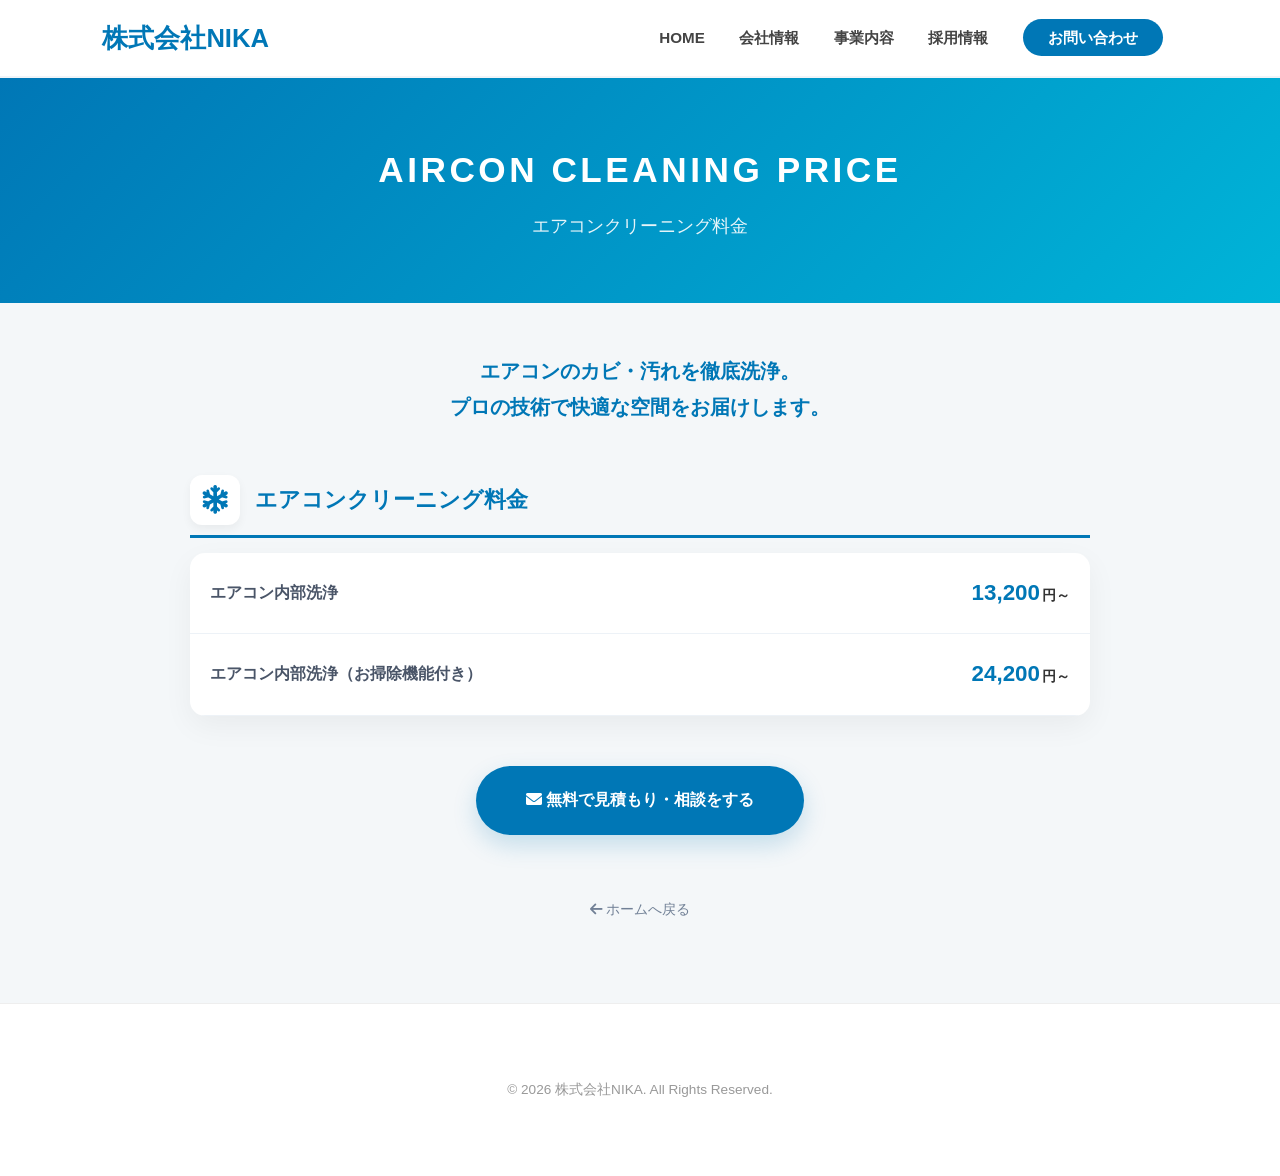
==== airconcleaning/airconcleaning.html @ b0959ef0 "Add files via upload" ====
<!DOCTYPE html>
<html lang="ja">
<head>
    <meta charset="UTF-8">
    <meta name="viewport" content="width=device-width, initial-scale=1.0">
    <title>クリーニング料金表 | 株式会社NIKA</title>
    <link rel="stylesheet" href="https://cdnjs.cloudflare.com/ajax/libs/font-awesome/6.0.0/css/all.min.css">
    <style>
        /* --- 1. ベース設定 --- */
        body {
            font-family: "Helvetica Neue", Arial, "Hiragino Kaku Gothic ProN", "Hiragino Sans", Meiryo, sans-serif;
            margin: 0; color: #333; background-color: #f4f7f9; line-height: 1.8;
        }
        
        /* --- 2. ヘッダー & ナビゲーション --- */
        header {
            background: #fff; padding: 15px 8%; display: flex; justify-content: space-between; align-items: center;
            border-bottom: 2px solid #f0f4f8; position: sticky; top: 0; z-index: 1000;
        }
        .logo { font-weight: bold; font-size: 1.6rem; color: #0077b6; text-decoration: none; z-index: 1100; }

        /* PCナビゲーション */
        nav a { margin: 0 15px; text-decoration: none; color: #444; font-weight: 600; font-size: 0.95rem; transition: 0.3s; }
        nav a:hover { color: #0077b6; }
        .nav-contact { background: #0077b6; color: #fff !important; padding: 10px 25px; border-radius: 50px; text-decoration: none; }
        .nav-contact:hover { background: #00b4d8; }

        /* ハンバーガーボタン（デフォルト非表示） */
        .menu-btn {
            display: none;
            cursor: pointer;
            font-size: 1.5rem;
            color: #0077b6;
            z-index: 1100;
        }

        /* --- 3. ヒーローエリア --- */
        .page-hero {
            background: linear-gradient(135deg, #0077b6 0%, #00b4d8 100%);
            color: #fff; padding: 60px 8%; text-align: center;
        }
        .page-hero h1 { margin: 0; font-size: 2.2rem; letter-spacing: 0.1em; font-weight: 800; }
        .page-hero p { margin: 10px 0 0; font-size: 1.1rem; opacity: 0.9; font-weight: 500; }

        /* --- 4. 導入文メッセージ --- */
        .intro-message {
            text-align: center; padding: 50px 8% 20px; max-width: 800px; margin: 0 auto;
        }
        .intro-message p {
            font-size: 1.25rem; color: #0077b6; font-weight: 700; line-height: 1.8; margin: 0;
        }

        /* --- 5. コンテンツデザイン --- */
        .container { max-width: 900px; margin: 0 auto; padding: 20px 5% 80px; }

        .category-header {
            display: flex; align-items: center; gap: 15px;
            margin-bottom: 15px; padding: 10px 0; border-bottom: 3px solid #0077b6;
        }
        .category-header i {
            font-size: 1.8rem; color: #0077b6; background: #fff;
            width: 50px; height: 50px; display: flex; align-items: center; justify-content: center;
            border-radius: 12px; box-shadow: 0 4px 10px rgba(0,0,0,0.05);
        }
        .category-header h2 { margin: 0; font-size: 1.4rem; color: #0077b6; }

        .price-card {
            background: #fff; border-radius: 15px; overflow: hidden;
            box-shadow: 0 10px 30px rgba(0,0,0,0.05); margin-bottom: 50px;
        }
        .price-table { width: 100%; border-collapse: collapse; }
        .price-table tr:hover { background-color: #f0faff; }
        .price-table th, .price-table td { padding: 20px; border-bottom: 1px solid #edf2f7; text-align: left; }
        .price-table th { font-weight: 600; color: #4a5568; width: 65%; }
        .price-table td { text-align: right; white-space: nowrap; }

        .price-tag { color: #0077b6; font-weight: 800; font-size: 1.4rem; font-family: 'Verdana', sans-serif; }
        .price-unit { font-size: 0.9rem; margin-left: 2px; color: #333; font-weight: bold; }

        /* CTAボタン */
        .cta-section { text-align: center; margin-bottom: 60px; }
        .btn-main {
            background: #0077b6; color: #fff; padding: 20px 50px;
            border-radius: 50px; text-decoration: none; font-weight: bold;
            display: inline-block; transition: 0.3s; box-shadow: 0 10px 25px rgba(0,119,182,0.2);
        }
        .btn-main:hover { transform: translateY(-3px); background: #00b4d8; }

        footer { background: #fff; padding: 60px 0; text-align: center; border-top: 1px solid #eee; font-size: 0.85rem; color: #999; }

        /* --- 6. スマホレスポンシブ (768px以下) --- */
        @media (max-width: 768px) {
            header { padding: 15px 5%; }
            .logo { font-size: 1.3rem; }

            /* ハンバーガーボタンを表示 */
            .menu-btn { display: block; }

            /* ナビゲーションを画面全体を覆うメニューに変更 */
            nav {
                position: fixed;
                top: 0;
                right: -100%; /* 初期位置は右の外側 */
                width: 80%;
                height: 100vh;
                background: #fff;
                display: flex;
                flex-direction: column;
                justify-content: center;
                align-items: center;
                transition: 0.4s;
                z-index: 1050;
                box-shadow: -5px 0 15px rgba(0,0,0,0.1);
            }

            /* メニューが開いた状態 */
            nav.active { right: 0; }

            nav a { margin: 15px 0; font-size: 1.2rem; }

            /* オーバーレイ（背景を暗くする） */
            .menu-overlay {
                display: none;
                position: fixed;
                top: 0; left: 0; width: 100%; height: 100%;
                background: rgba(0,0,0,0.5);
                z-index: 1000;
            }
            .menu-overlay.active { display: block; }

            .page-hero h1 { font-size: 1.8rem; }
            .intro-message p { font-size: 1.1rem; }
            .price-table th, .price-table td { padding: 15px; }
            .price-table th { width: 60%; font-size: 0.85rem; }
            .price-tag { font-size: 1.1rem; }
        }
    </style>
</head>
<body>

<header>
    <a href="../index.html" class="logo">株式会社NIKA</a>
    
    <div class="menu-btn" id="menuBtn">
        <i class="fas fa-bars"></i>
    </div>

    <div class="menu-overlay" id="menuOverlay"></div>

    <nav id="navMenu">
        <a href="../index.html">HOME</a>
        <a href="../company/company.html">会社情報</a>
        <a href="../service/service.html">事業内容</a>
        <a href="../recruit/recruit.html">採用情報</a>
        <a href="../contact/contact.html" class="nav-contact">お問い合わせ</a>
    </nav>
</header>

<section class="page-hero">
    <h1>AIRCON CLEANING PRICE</h1>
    <p>エアコンクリーニング料金</p>
</section>

<div class="intro-message">
    <p>エアコンのカビ・汚れを徹底洗浄。<br>プロの技術で快適な空間をお届けします。</p>
</div>

<div class="container">
    <div class="category-header">
        <i class="fas fa-snowflake"></i>
        <h2>エアコンクリーニング料金</h2>
    </div>

    <div class="price-card">
        <table class="price-table">
            <tr>
                <th>エアコン内部洗浄</th>
                <td><span class="price-tag">13,200</span><span class="price-unit">円～</span></td>
            </tr>
            <tr>
                <th>エアコン内部洗浄（お掃除機能付き）</th>
                <td><span class="price-tag">24,200</span><span class="price-unit">円～</span></td>
            </tr>
        </table>
    </div>

    <div class="cta-section">
        <a href="../contact/contact.html" class="btn-main">
            <i class="fas fa-envelope"></i> 無料で見積もり・相談をする
        </a>
    </div>

    <div style="text-align: center;">
        <a href="../index.html" style="color: #718096; text-decoration: none; font-size: 0.9rem;">
            <i class="fas fa-arrow-left"></i> ホームへ戻る
        </a>
    </div>
</div>

<footer>
    <p>&copy; 2026 株式会社NIKA. All Rights Reserved.</p>
</footer>

<script>
    const menuBtn = document.getElementById('menuBtn');
    const navMenu = document.getElementById('navMenu');
    const menuOverlay = document.getElementById('menuOverlay');

    function toggleMenu() {
        navMenu.classList.toggle('active');
        menuOverlay.classList.toggle('active');
        // アイコンを切り替え（三本線 ⇄ ✕印）
        const icon = menuBtn.querySelector('i');
        if (navMenu.classList.contains('active')) {
            icon.classList.replace('fa-bars', 'fa-times');
        } else {
            icon.classList.replace('fa-times', 'fa-bars');
        }
    }

    menuBtn.addEventListener('click', toggleMenu);
    menuOverlay.addEventListener('click', toggleMenu);
</script>

</body>
</html>
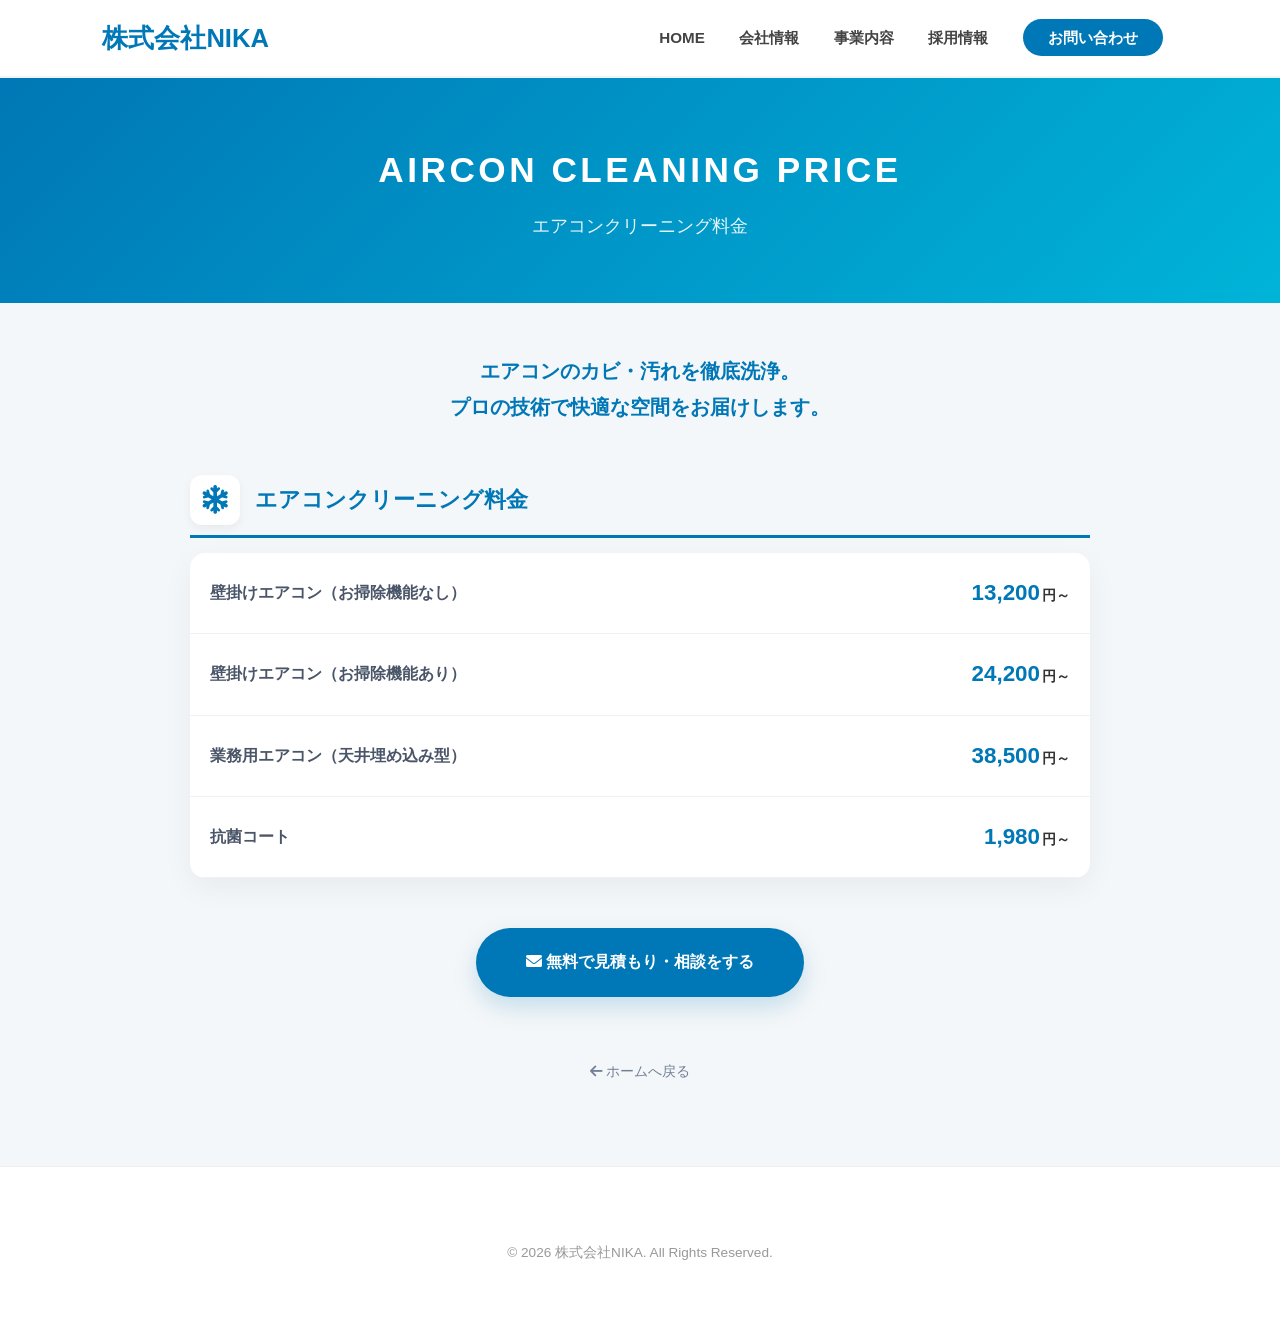
==== commit 9c506150: "Add files via upload" ====
--- a/airconcleaning/airconcleaning.html
+++ b/airconcleaning/airconcleaning.html
@@ -174,13 +174,20 @@
     <div class="price-card">
         <table class="price-table">
             <tr>
-                <th>エアコン内部洗浄</th>
+                <th>壁掛けエアコン（お掃除機能なし）</th>
                 <td><span class="price-tag">13,200</span><span class="price-unit">円～</span></td>
             </tr>
             <tr>
-                <th>エアコン内部洗浄（お掃除機能付き）</th>
+                <th>壁掛けエアコン（お掃除機能あり）</th>
                 <td><span class="price-tag">24,200</span><span class="price-unit">円～</span></td>
             </tr>
+                <th>業務用エアコン（天井埋め込み型）</th>
+                <td><span class="price-tag">38,500</span><span class="price-unit">円～</span></td>
+            </tr>        
+            </tr>
+                <th>抗菌コート</th>
+                <td><span class="price-tag">1,980</span><span class="price-unit">円～</span></td>
+            </tr>                        
         </table>
     </div>
 
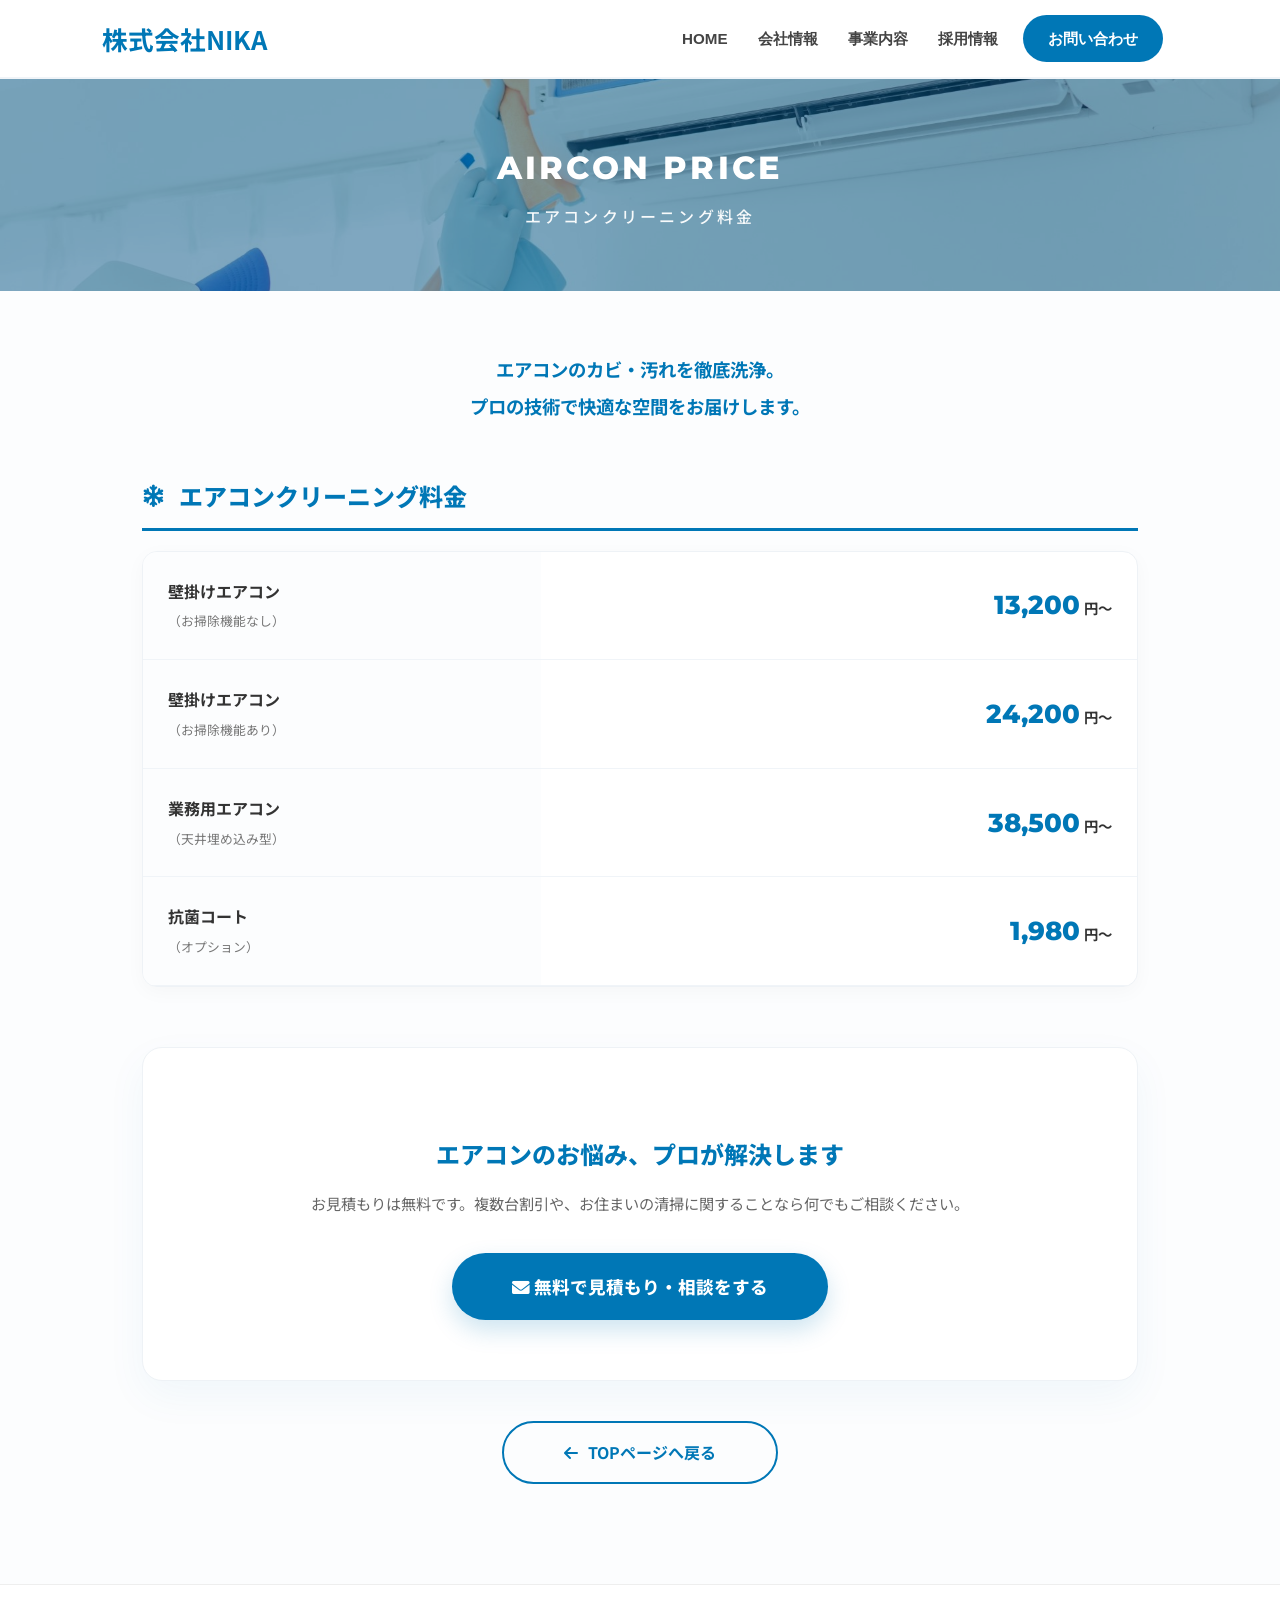
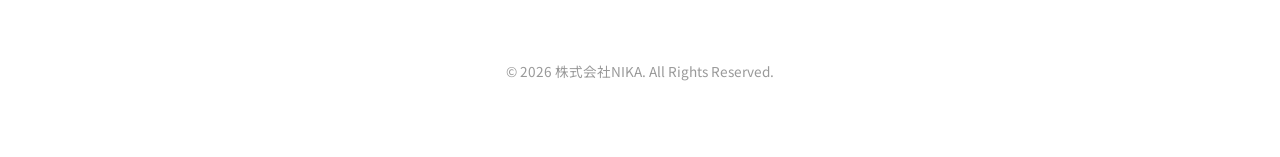
==== commit db172e8e: "Add files via upload" ====
--- a/airconcleaning/airconcleaning.html
+++ b/airconcleaning/airconcleaning.html
@@ -3,136 +3,145 @@
 <head>
     <meta charset="UTF-8">
     <meta name="viewport" content="width=device-width, initial-scale=1.0">
-    <title>クリーニング料金表 | 株式会社NIKA</title>
+    <title>エアコンクリーニング料金 | 株式会社NIKA</title>
     <link rel="stylesheet" href="https://cdnjs.cloudflare.com/ajax/libs/font-awesome/6.0.0/css/all.min.css">
+    
+    <link href="https://fonts.googleapis.com/css2?family=Montserrat:wght@800&family=Noto+Sans+JP:wght@400;500;700;900&display=swap" rel="stylesheet">
+    
     <style>
         /* --- 1. ベース設定 --- */
         body {
-            font-family: "Helvetica Neue", Arial, "Hiragino Kaku Gothic ProN", "Hiragino Sans", Meiryo, sans-serif;
-            margin: 0; color: #333; background-color: #f4f7f9; line-height: 1.8;
-        }
+            font-family: "Noto Sans JP", "Helvetica Neue", Arial, sans-serif;
+            margin: 0; color: #333; background-color: #fcfdfe; line-height: 1.8;
+            -webkit-font-smoothing: antialiased;
+            scroll-behavior: smooth;
+        }
+
+        /* --- 2. ヘッダー --- */
+        header {
+            background: #fff; padding: 15px 8%; display: flex; justify-content: space-between;
+            align-items: center; border-bottom: 2px solid #f0f4f8; position: sticky;
+            top: 0; z-index: 1000;
+        }
+        .logo { font-weight: 700; font-size: 1.6rem; color: #0077b6; text-decoration: none; z-index: 1200; }
         
-        /* --- 2. ヘッダー & ナビゲーション --- */
-        header {
-            background: #fff; padding: 15px 8%; display: flex; justify-content: space-between; align-items: center;
-            border-bottom: 2px solid #f0f4f8; position: sticky; top: 0; z-index: 1000;
-        }
-        .logo { font-weight: bold; font-size: 1.6rem; color: #0077b6; text-decoration: none; z-index: 1100; }
-
-        /* PCナビゲーション */
-        nav a { margin: 0 15px; text-decoration: none; color: #444; font-weight: 600; font-size: 0.95rem; transition: 0.3s; }
-        nav a:hover { color: #0077b6; }
-        .nav-contact { background: #0077b6; color: #fff !important; padding: 10px 25px; border-radius: 50px; text-decoration: none; }
-        .nav-contact:hover { background: #00b4d8; }
-
-        /* ハンバーガーボタン（デフォルト非表示） */
-        .menu-btn {
-            display: none;
-            cursor: pointer;
-            font-size: 1.5rem;
-            color: #0077b6;
-            z-index: 1100;
+        nav { display: flex; align-items: center; }
+        nav a { 
+            font-family: "Helvetica Neue", Arial, sans-serif;
+            margin: 0 15px; text-decoration: none; color: #444; font-weight: 600; font-size: 0.95rem; transition: 0.3s; 
+        }
+        nav a:hover { color: #00b4d8; }
+        .nav-contact { 
+            background: #0077b6; color: #fff !important; padding: 10px 25px; border-radius: 50px; 
+            margin-left: 10px; transition: 0.3s; text-decoration: none;
+        }
+
+        .menu-btn { display: none; cursor: pointer; z-index: 1200; font-size: 1.6rem; color: #0077b6; }
+        .menu-overlay {
+            display: none; position: fixed; top: 0; left: 0; width: 100%; height: 100vh;
+            background: rgba(0, 0, 0, 0.6); z-index: 1050; opacity: 0; transition: 0.3s; pointer-events: none;
         }
 
         /* --- 3. ヒーローエリア --- */
         .page-hero {
-            background: linear-gradient(135deg, #0077b6 0%, #00b4d8 100%);
+            position: relative;
+            background: url('../image/23521419_m1.jpg') no-repeat center center/cover;
             color: #fff; padding: 60px 8%; text-align: center;
         }
-        .page-hero h1 { margin: 0; font-size: 2.2rem; letter-spacing: 0.1em; font-weight: 800; }
-        .page-hero p { margin: 10px 0 0; font-size: 1.1rem; opacity: 0.9; font-weight: 500; }
-
-        /* --- 4. 導入文メッセージ --- */
+        .page-hero::before {
+            content: "";
+            position: absolute; top: 0; left: 0; width: 100%; height: 100%;
+            background: rgba(0, 80, 130, 0.5);
+            z-index: 1;
+        }
+        .page-hero h1, .page-hero p { position: relative; z-index: 2; margin: 0; }
+        .page-hero h1 { 
+            font-family: 'Montserrat', sans-serif; 
+            font-size: 2.0rem; letter-spacing: 0.1em; font-weight: 800; 
+        }
+        .page-hero p { margin-top: 5px; font-size: 1.0rem; opacity: 0.95; font-weight: 500; letter-spacing: 0.2em; }
+
+        /* --- 4. コンテンツデザイン (ハウスクリーニングと統一: 1200px) --- */
+        .container { max-width: 1200px; margin: 0 auto; padding: 60px 8% 20px; box-sizing: border-box; }
+
         .intro-message {
-            text-align: center; padding: 50px 8% 20px; max-width: 800px; margin: 0 auto;
+            text-align: center; margin-bottom: 50px;
         }
         .intro-message p {
-            font-size: 1.25rem; color: #0077b6; font-weight: 700; line-height: 1.8; margin: 0;
-        }
-
-        /* --- 5. コンテンツデザイン --- */
-        .container { max-width: 900px; margin: 0 auto; padding: 20px 5% 80px; }
+            font-size: 1.15rem; color: #0077b6; font-weight: 700; line-height: 2.0; margin: 0;
+        }
 
         .category-header {
             display: flex; align-items: center; gap: 15px;
-            margin-bottom: 15px; padding: 10px 0; border-bottom: 3px solid #0077b6;
-        }
-        .category-header i {
-            font-size: 1.8rem; color: #0077b6; background: #fff;
-            width: 50px; height: 50px; display: flex; align-items: center; justify-content: center;
-            border-radius: 12px; box-shadow: 0 4px 10px rgba(0,0,0,0.05);
-        }
-        .category-header h2 { margin: 0; font-size: 1.4rem; color: #0077b6; }
-
+            margin-bottom: 20px; padding-bottom: 10px;
+            border-bottom: 3px solid #0077b6;
+        }
+        .category-header i { font-size: 1.4rem; color: #0077b6; }
+        .category-header h2 { margin: 0; font-size: 1.5rem; color: #0077b6; font-weight: 800; }
+
+        /* --- 料金表デザイン (幅と比率を統一) --- */
         .price-card {
             background: #fff; border-radius: 15px; overflow: hidden;
-            box-shadow: 0 10px 30px rgba(0,0,0,0.05); margin-bottom: 50px;
+            box-shadow: 0 5px 20px rgba(0,0,0,0.03); margin-bottom: 50px;
+            border: 1px solid #eef2f6;
         }
         .price-table { width: 100%; border-collapse: collapse; }
-        .price-table tr:hover { background-color: #f0faff; }
-        .price-table th, .price-table td { padding: 20px; border-bottom: 1px solid #edf2f7; text-align: left; }
-        .price-table th { font-weight: 600; color: #4a5568; width: 65%; }
-        .price-table td { text-align: right; white-space: nowrap; }
-
-        .price-tag { color: #0077b6; font-weight: 800; font-size: 1.4rem; font-family: 'Verdana', sans-serif; }
-        .price-unit { font-size: 0.9rem; margin-left: 2px; color: #333; font-weight: bold; }
-
-        /* CTAボタン */
-        .cta-section { text-align: center; margin-bottom: 60px; }
+        .price-table th, .price-table td { padding: 25px; border-bottom: 1px solid #f0f4f8; text-align: left; }
+        /* 左側の幅を40%に設定 */
+        .price-table th { font-weight: 700; color: #333; width: 40%; background: #fcfdfe; vertical-align: middle; }
+        .price-table td { text-align: right; color: #444; font-weight: 500; }
+
+        .price-tag { color: #0077b6; font-weight: 800; font-size: 1.6rem; font-family: 'Montserrat', sans-serif; }
+        .price-unit { font-size: 0.9rem; margin-left: 4px; color: #333; font-weight: 700; }
+
+        /* --- 5. CTAエリア (ハウスクリーニングページと統一) --- */
+        .cta-section { 
+            text-align: center; margin: 60px 0 40px; padding: 60px 5%;
+            background: #fff; border-radius: 20px; border: 1px solid #eef2f6;
+            box-shadow: 0 15px 40px rgba(0, 119, 182, 0.05);
+        }
+        .cta-section h3 { color: #0077b6; font-size: 1.5rem; margin-bottom: 15px; font-weight: 800; }
+        .cta-section p { color: #666; margin-bottom: 35px; font-size: 0.95rem; }
+
         .btn-main {
-            background: #0077b6; color: #fff; padding: 20px 50px;
-            border-radius: 50px; text-decoration: none; font-weight: bold;
+            background: #0077b6; color: #fff; padding: 18px 60px;
+            border-radius: 50px; text-decoration: none; font-weight: 800;
             display: inline-block; transition: 0.3s; box-shadow: 0 10px 25px rgba(0,119,182,0.2);
+            font-size: 1.1rem;
         }
         .btn-main:hover { transform: translateY(-3px); background: #00b4d8; }
 
+        .cta-area { text-align: center; margin-top: 20px; padding-bottom: 80px; }
+        .btn-outline {
+            display: inline-flex; align-items: center; gap: 10px; border: 2px solid #0077b6; 
+            color: #0077b6; padding: 15px 60px; border-radius: 50px; text-decoration: none; font-weight: bold; transition: 0.3s;
+        }
+        .btn-outline:hover { background: #0077b6; color: #fff; transform: translateY(-2px); }
+
         footer { background: #fff; padding: 60px 0; text-align: center; border-top: 1px solid #eee; font-size: 0.85rem; color: #999; }
 
-        /* --- 6. スマホレスポンシブ (768px以下) --- */
+        /* --- 6. レスポンシブ --- */
         @media (max-width: 768px) {
-            header { padding: 15px 5%; }
+            header { padding: 12px 5%; }
             .logo { font-size: 1.3rem; }
-
-            /* ハンバーガーボタンを表示 */
             .menu-btn { display: block; }
-
-            /* ナビゲーションを画面全体を覆うメニューに変更 */
             nav {
-                position: fixed;
-                top: 0;
-                right: -100%; /* 初期位置は右の外側 */
-                width: 80%;
-                height: 100vh;
-                background: #fff;
-                display: flex;
-                flex-direction: column;
-                justify-content: center;
-                align-items: center;
-                transition: 0.4s;
-                z-index: 1050;
-                box-shadow: -5px 0 15px rgba(0,0,0,0.1);
+                position: fixed; top: -100vh; left: 0; width: 100%; height: auto;
+                background: #ffffff; flex-direction: column; padding: 60px 0 40px; z-index: 1100;
+                transition: 0.4s ease-in-out; box-shadow: 0 10px 30px rgba(0,0,0,0.1);
             }
-
-            /* メニューが開いた状態 */
-            nav.active { right: 0; }
-
-            nav a { margin: 15px 0; font-size: 1.2rem; }
-
-            /* オーバーレイ（背景を暗くする） */
-            .menu-overlay {
-                display: none;
-                position: fixed;
-                top: 0; left: 0; width: 100%; height: 100%;
-                background: rgba(0,0,0,0.5);
-                z-index: 1000;
-            }
-            .menu-overlay.active { display: block; }
-
-            .page-hero h1 { font-size: 1.8rem; }
-            .intro-message p { font-size: 1.1rem; }
-            .price-table th, .price-table td { padding: 15px; }
-            .price-table th { width: 60%; font-size: 0.85rem; }
-            .price-tag { font-size: 1.1rem; }
+            nav.active { top: 0; }
+            nav a { width: 100%; text-align: center; padding: 15px 0; border-bottom: 1px solid #f9f9f9; margin: 0; }
+            .nav-contact { width: 80% !important; margin: 20px auto 0 !important; }
+            .menu-overlay.active { display: block; opacity: 1; pointer-events: auto; }
+
+            .page-hero { padding: 40px 5%; }
+            .page-hero h1 { font-size: 1.6rem; }
+            
+            .price-table th, .price-table td { padding: 20px 15px; display: block; width: 100%; text-align: left; }
+            .price-table th { border-bottom: none; padding-bottom: 5px; font-size: 0.95rem; }
+            .price-table td { text-align: right; padding-top: 5px; }
+            .btn-main, .btn-outline { width: 100%; box-sizing: border-box; justify-content: center; }
         }
     </style>
 </head>
@@ -140,13 +149,8 @@
 
 <header>
     <a href="../index.html" class="logo">株式会社NIKA</a>
-    
-    <div class="menu-btn" id="menuBtn">
-        <i class="fas fa-bars"></i>
-    </div>
-
+    <div class="menu-btn" id="menuBtn"><i class="fas fa-bars"></i></div>
     <div class="menu-overlay" id="menuOverlay"></div>
-
     <nav id="navMenu">
         <a href="../index.html">HOME</a>
         <a href="../company/company.html">会社情報</a>
@@ -157,15 +161,15 @@
 </header>
 
 <section class="page-hero">
-    <h1>AIRCON CLEANING PRICE</h1>
+    <h1>AIRCON PRICE</h1>
     <p>エアコンクリーニング料金</p>
 </section>
 
-<div class="intro-message">
-    <p>エアコンのカビ・汚れを徹底洗浄。<br>プロの技術で快適な空間をお届けします。</p>
-</div>
-
 <div class="container">
+    <div class="intro-message">
+        <p>エアコンのカビ・汚れを徹底洗浄。<br>プロの技術で快適な空間をお届けします。</p>
+    </div>
+
     <div class="category-header">
         <i class="fas fa-snowflake"></i>
         <h2>エアコンクリーニング料金</h2>
@@ -174,38 +178,41 @@
     <div class="price-card">
         <table class="price-table">
             <tr>
-                <th>壁掛けエアコン（お掃除機能なし）</th>
-                <td><span class="price-tag">13,200</span><span class="price-unit">円～</span></td>
-            </tr>
-            <tr>
-                <th>壁掛けエアコン（お掃除機能あり）</th>
-                <td><span class="price-tag">24,200</span><span class="price-unit">円～</span></td>
-            </tr>
-                <th>業務用エアコン（天井埋め込み型）</th>
-                <td><span class="price-tag">38,500</span><span class="price-unit">円～</span></td>
-            </tr>        
-            </tr>
-                <th>抗菌コート</th>
-                <td><span class="price-tag">1,980</span><span class="price-unit">円～</span></td>
-            </tr>                        
+                <th>壁掛けエアコン<br><span style="font-size: 0.8rem; font-weight: normal; color: #777;">（お掃除機能なし）</span></th>
+                <td><span class="price-tag">13,200</span><span class="price-unit">円〜</span></td>
+            </tr>
+            <tr>
+                <th>壁掛けエアコン<br><span style="font-size: 0.8rem; font-weight: normal; color: #777;">（お掃除機能あり）</span></th>
+                <td><span class="price-tag">24,200</span><span class="price-unit">円〜</span></td>
+            </tr>
+            <tr>
+                <th>業務用エアコン<br><span style="font-size: 0.8rem; font-weight: normal; color: #777;">（天井埋め込み型）</span></th>
+                <td><span class="price-tag">38,500</span><span class="price-unit">円〜</span></td>
+            </tr>
+            <tr>
+                <th>抗菌コート<br><span style="font-size: 0.8rem; font-weight: normal; color: #777;">（オプション）</span></th>
+                <td><span class="price-tag">1,980</span><span class="price-unit">円〜</span></td>
+            </tr>
         </table>
     </div>
 
     <div class="cta-section">
+        <h3>エアコンのお悩み、プロが解決します</h3>
+        <p>お見積もりは無料です。複数台割引や、お住まいの清掃に関することなら何でもご相談ください。</p>
         <a href="../contact/contact.html" class="btn-main">
             <i class="fas fa-envelope"></i> 無料で見積もり・相談をする
         </a>
     </div>
 
-    <div style="text-align: center;">
-        <a href="../index.html" style="color: #718096; text-decoration: none; font-size: 0.9rem;">
-            <i class="fas fa-arrow-left"></i> ホームへ戻る
+    <div class="cta-area">
+        <a href="../index.html" class="btn-outline">
+            <i class="fas fa-arrow-left"></i> TOPページへ戻る
         </a>
     </div>
 </div>
 
 <footer>
-    <p>&copy; 2026 株式会社NIKA. All Rights Reserved.</p>
+    <p>© 2026 株式会社NIKA. All Rights Reserved.</p>
 </footer>
 
 <script>
@@ -216,12 +223,13 @@
     function toggleMenu() {
         navMenu.classList.toggle('active');
         menuOverlay.classList.toggle('active');
-        // アイコンを切り替え（三本線 ⇄ ✕印）
         const icon = menuBtn.querySelector('i');
         if (navMenu.classList.contains('active')) {
             icon.classList.replace('fa-bars', 'fa-times');
+            document.body.style.overflow = 'hidden';
         } else {
             icon.classList.replace('fa-times', 'fa-bars');
+            document.body.style.overflow = '';
         }
     }
 
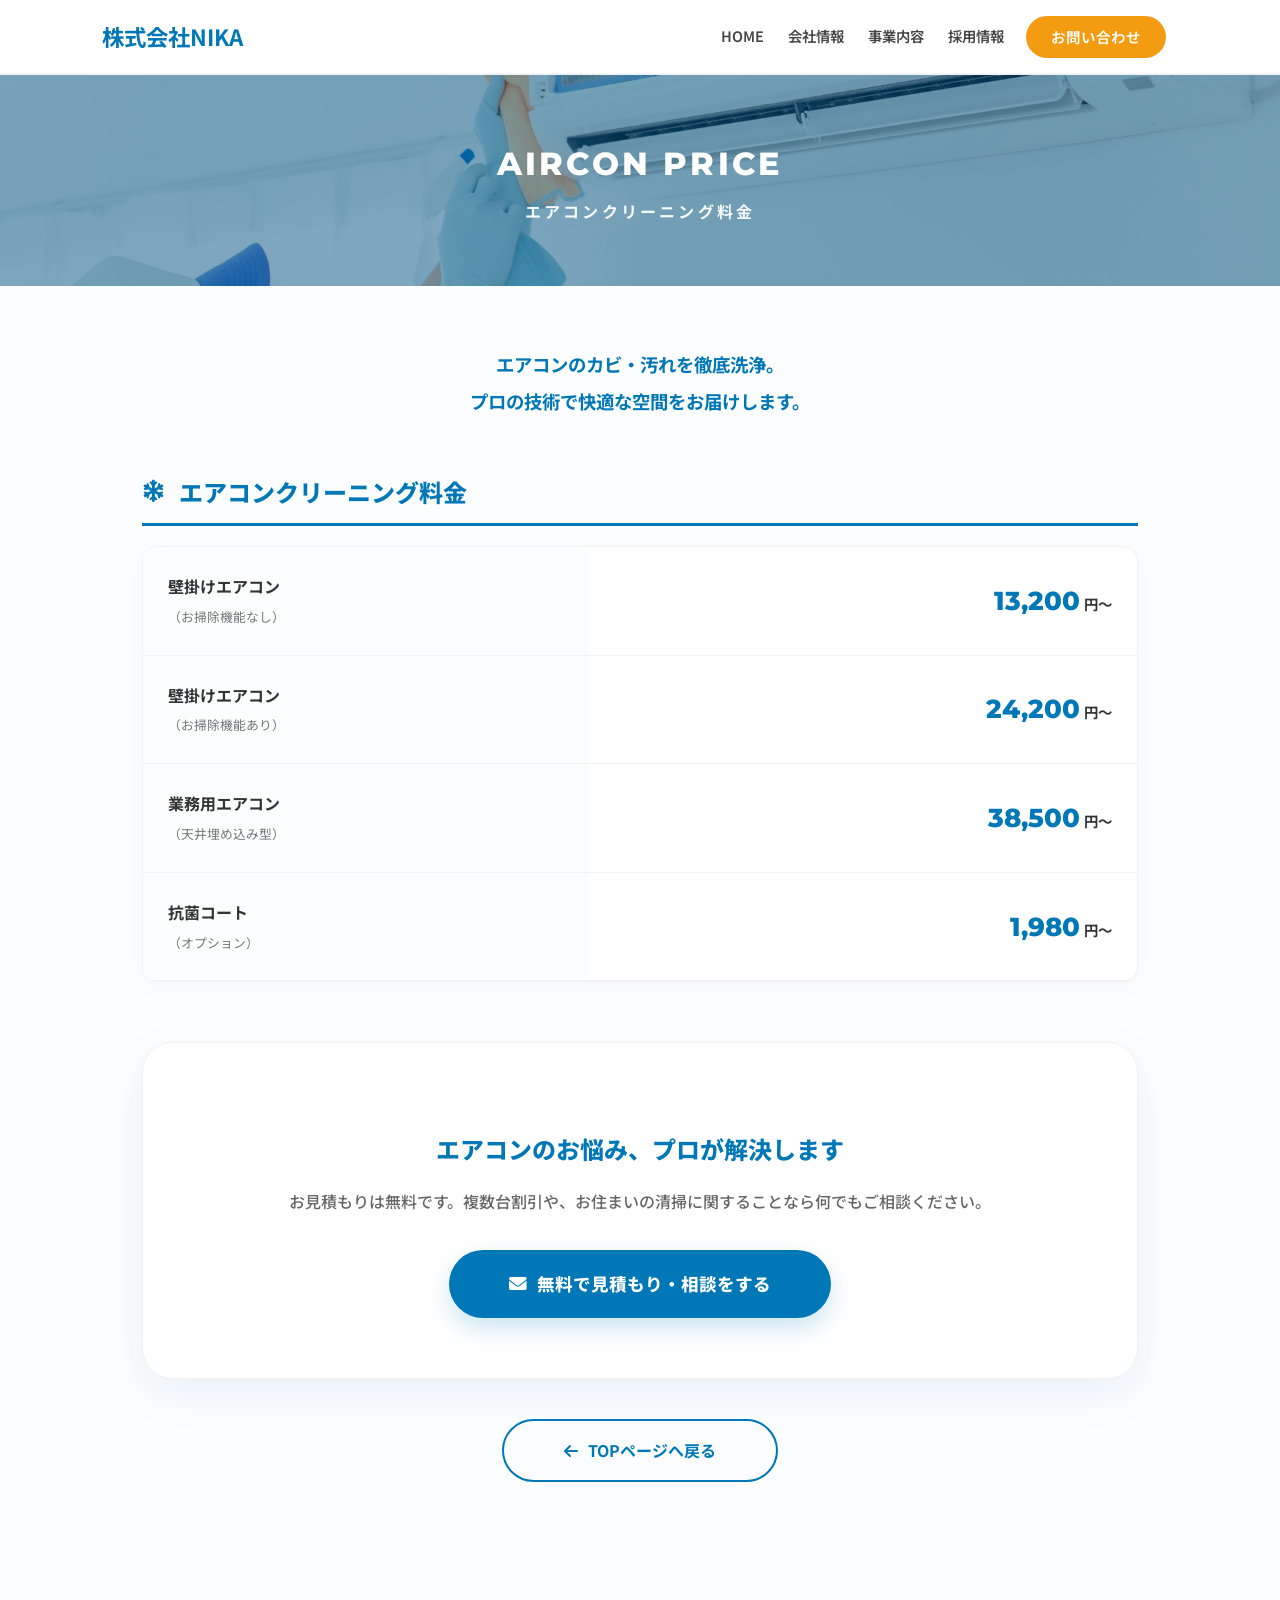
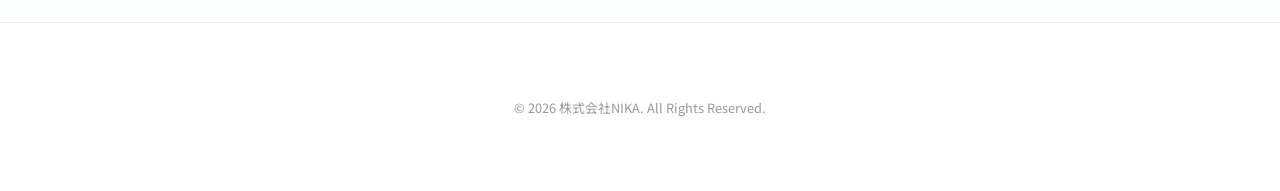
==== commit d15273ff: "Add files via upload" ====
--- a/airconcleaning/airconcleaning.html
+++ b/airconcleaning/airconcleaning.html
@@ -2,45 +2,53 @@
 <html lang="ja">
 <head>
     <meta charset="UTF-8">
-    <meta name="viewport" content="width=device-width, initial-scale=1.0">
+    <meta name="viewport" content="width=device-width, initial-scale=1.0, maximum-scale=1.0, user-scalable=no">
     <title>エアコンクリーニング料金 | 株式会社NIKA</title>
     <link rel="stylesheet" href="https://cdnjs.cloudflare.com/ajax/libs/font-awesome/6.0.0/css/all.min.css">
-    
     <link href="https://fonts.googleapis.com/css2?family=Montserrat:wght@800&family=Noto+Sans+JP:wght@400;500;700;900&display=swap" rel="stylesheet">
     
     <style>
         /* --- 1. ベース設定 --- */
+        * { box-sizing: border-box; }
         body {
-            font-family: "Noto Sans JP", "Helvetica Neue", Arial, sans-serif;
+            font-family: "Noto Sans JP", sans-serif;
             margin: 0; color: #333; background-color: #fcfdfe; line-height: 1.8;
             -webkit-font-smoothing: antialiased;
-            scroll-behavior: smooth;
-        }
-
-        /* --- 2. ヘッダー --- */
+            overflow-x: hidden;
+        }
+
+        /* --- 2. ヘッダー (他ページと完全統一) --- */
         header {
             background: #fff; padding: 15px 8%; display: flex; justify-content: space-between;
             align-items: center; border-bottom: 2px solid #f0f4f8; position: sticky;
             top: 0; z-index: 1000;
         }
-        .logo { font-weight: 700; font-size: 1.6rem; color: #0077b6; text-decoration: none; z-index: 1200; }
+        .logo { 
+            font-weight: 700; font-size: 1.4rem; color: #0077b6; 
+            text-decoration: none; position: relative; z-index: 1200; 
+            white-space: nowrap;
+        }
         
         nav { display: flex; align-items: center; }
         nav a { 
-            font-family: "Helvetica Neue", Arial, sans-serif;
-            margin: 0 15px; text-decoration: none; color: #444; font-weight: 600; font-size: 0.95rem; transition: 0.3s; 
-        }
-        nav a:hover { color: #00b4d8; }
+            margin: 0 12px; text-decoration: none; color: #444; font-weight: 600; font-size: 0.9rem; transition: 0.3s; 
+        }
+        nav a:hover { color: #f39c12; }
         .nav-contact { 
-            background: #0077b6; color: #fff !important; padding: 10px 25px; border-radius: 50px; 
-            margin-left: 10px; transition: 0.3s; text-decoration: none;
-        }
-
-        .menu-btn { display: none; cursor: pointer; z-index: 1200; font-size: 1.6rem; color: #0077b6; }
+            background: #f39c12 !important; color: #fff !important; padding: 8px 25px; 
+            border-radius: 50px; margin-left: 10px; transition: 0.3s !important;
+            display: inline-block; text-decoration: none;
+        }
+
+        .menu-btn { 
+            display: none; cursor: pointer; font-size: 1.5rem; color: #0077b6; 
+            position: relative; z-index: 1200; width: 35px; text-align: center;
+        }
         .menu-overlay {
             display: none; position: fixed; top: 0; left: 0; width: 100%; height: 100vh;
             background: rgba(0, 0, 0, 0.6); z-index: 1050; opacity: 0; transition: 0.3s; pointer-events: none;
         }
+        .menu-overlay.active { display: block; opacity: 1; pointer-events: auto; }
 
         /* --- 3. ヒーローエリア --- */
         .page-hero {
@@ -59,14 +67,12 @@
             font-family: 'Montserrat', sans-serif; 
             font-size: 2.0rem; letter-spacing: 0.1em; font-weight: 800; 
         }
-        .page-hero p { margin-top: 5px; font-size: 1.0rem; opacity: 0.95; font-weight: 500; letter-spacing: 0.2em; }
-
-        /* --- 4. コンテンツデザイン (ハウスクリーニングと統一: 1200px) --- */
-        .container { max-width: 1200px; margin: 0 auto; padding: 60px 8% 20px; box-sizing: border-box; }
-
-        .intro-message {
-            text-align: center; margin-bottom: 50px;
-        }
+        .page-hero p { margin-top: 5px; font-size: 1.0rem; opacity: 0.95; font-weight: 700; letter-spacing: 0.2em; }
+
+        /* --- 4. コンテンツエリア --- */
+        .container { max-width: 1200px; margin: 0 auto; padding: 60px 8%; }
+
+        .intro-message { text-align: center; margin-bottom: 50px; }
         .intro-message p {
             font-size: 1.15rem; color: #0077b6; font-weight: 700; line-height: 2.0; margin: 0;
         }
@@ -79,7 +85,7 @@
         .category-header i { font-size: 1.4rem; color: #0077b6; }
         .category-header h2 { margin: 0; font-size: 1.5rem; color: #0077b6; font-weight: 800; }
 
-        /* --- 料金表デザイン (幅と比率を統一) --- */
+        /* --- 料金表デザイン --- */
         .price-card {
             background: #fff; border-radius: 15px; overflow: hidden;
             box-shadow: 0 5px 20px rgba(0,0,0,0.03); margin-bottom: 50px;
@@ -87,26 +93,26 @@
         }
         .price-table { width: 100%; border-collapse: collapse; }
         .price-table th, .price-table td { padding: 25px; border-bottom: 1px solid #f0f4f8; text-align: left; }
-        /* 左側の幅を40%に設定 */
-        .price-table th { font-weight: 700; color: #333; width: 40%; background: #fcfdfe; vertical-align: middle; }
+        .price-table th { font-weight: 700; color: #333; width: 45%; background: #fcfdfe; vertical-align: middle; }
         .price-table td { text-align: right; color: #444; font-weight: 500; }
 
         .price-tag { color: #0077b6; font-weight: 800; font-size: 1.6rem; font-family: 'Montserrat', sans-serif; }
         .price-unit { font-size: 0.9rem; margin-left: 4px; color: #333; font-weight: 700; }
 
-        /* --- 5. CTAエリア (ハウスクリーニングページと統一) --- */
+        /* --- 5. CTAエリア --- */
         .cta-section { 
             text-align: center; margin: 60px 0 40px; padding: 60px 5%;
-            background: #fff; border-radius: 20px; border: 1px solid #eef2f6;
-            box-shadow: 0 15px 40px rgba(0, 119, 182, 0.05);
+            background: #fff; border-radius: 30px; border: 1px solid #eef2f6;
+            box-shadow: 0 15px 40px rgba(0, 119, 182, 0.08);
         }
         .cta-section h3 { color: #0077b6; font-size: 1.5rem; margin-bottom: 15px; font-weight: 800; }
-        .cta-section p { color: #666; margin-bottom: 35px; font-size: 0.95rem; }
+        .cta-section p { color: #666; margin-bottom: 35px; font-size: 1.0rem; font-weight: 500; }
 
         .btn-main {
             background: #0077b6; color: #fff; padding: 18px 60px;
             border-radius: 50px; text-decoration: none; font-weight: 800;
-            display: inline-block; transition: 0.3s; box-shadow: 0 10px 25px rgba(0,119,182,0.2);
+            display: inline-flex; align-items: center; justify-content: center; gap: 10px;
+            transition: 0.3s; box-shadow: 0 10px 25px rgba(0,119,182,0.2);
             font-size: 1.1rem;
         }
         .btn-main:hover { transform: translateY(-3px); background: #00b4d8; }
@@ -118,30 +124,35 @@
         }
         .btn-outline:hover { background: #0077b6; color: #fff; transform: translateY(-2px); }
 
-        footer { background: #fff; padding: 60px 0; text-align: center; border-top: 1px solid #eee; font-size: 0.85rem; color: #999; }
-
-        /* --- 6. レスポンシブ --- */
+        footer { background: #fff; padding: 60px 0; text-align: center; border-top: 1px solid #eee; font-size: 0.8rem; color: #999; }
+
+        /* --- 6. レスポンシブ (スマホ) --- */
         @media (max-width: 768px) {
             header { padding: 12px 5%; }
-            .logo { font-size: 1.3rem; }
+            .logo { font-size: 1.4rem; }
             .menu-btn { display: block; }
             nav {
                 position: fixed; top: -100vh; left: 0; width: 100%; height: auto;
-                background: #ffffff; flex-direction: column; padding: 60px 0 40px; z-index: 1100;
-                transition: 0.4s ease-in-out; box-shadow: 0 10px 30px rgba(0,0,0,0.1);
+                background: #ffffff; flex-direction: column; padding: 80px 0 40px; z-index: 1100;
+                transition: 0.4s ease-in-out; visibility: hidden; pointer-events: none;
+                box-shadow: 0 10px 30px rgba(0,0,0,0.1);
             }
-            nav.active { top: 0; }
-            nav a { width: 100%; text-align: center; padding: 15px 0; border-bottom: 1px solid #f9f9f9; margin: 0; }
+            nav.active { top: 0; visibility: visible; pointer-events: auto; }
+            nav a { width: 100%; text-align: center; padding: 15px 0; border-bottom: 1px solid #f9f9f9; margin: 0; font-size: 1.1rem; }
             .nav-contact { width: 80% !important; margin: 20px auto 0 !important; }
-            .menu-overlay.active { display: block; opacity: 1; pointer-events: auto; }
 
             .page-hero { padding: 40px 5%; }
             .page-hero h1 { font-size: 1.6rem; }
             
-            .price-table th, .price-table td { padding: 20px 15px; display: block; width: 100%; text-align: left; }
-            .price-table th { border-bottom: none; padding-bottom: 5px; font-size: 0.95rem; }
-            .price-table td { text-align: right; padding-top: 5px; }
-            .btn-main, .btn-outline { width: 100%; box-sizing: border-box; justify-content: center; }
+            .container { padding: 40px 5%; }
+
+            .price-table th, .price-table td { padding: 20px 15px; display: block; width: 100%; }
+            .price-table th { border-bottom: none; padding-bottom: 5px; font-size: 1.0rem; background: #f8fbff; }
+            .price-table td { text-align: right; padding-top: 5px; border-bottom: 1px solid #f0f4f8; }
+            
+            .cta-section { padding: 40px 20px; }
+            .cta-section h3 { font-size: 1.3rem; }
+            .btn-main, .btn-outline { width: 100%; }
         }
     </style>
 </head>
@@ -219,22 +230,30 @@
     const menuBtn = document.getElementById('menuBtn');
     const navMenu = document.getElementById('navMenu');
     const menuOverlay = document.getElementById('menuOverlay');
+    const menuIcon = menuBtn.querySelector('i');
 
     function toggleMenu() {
         navMenu.classList.toggle('active');
         menuOverlay.classList.toggle('active');
-        const icon = menuBtn.querySelector('i');
+        
         if (navMenu.classList.contains('active')) {
-            icon.classList.replace('fa-bars', 'fa-times');
+            menuIcon.classList.replace('fa-bars', 'fa-times');
             document.body.style.overflow = 'hidden';
         } else {
-            icon.classList.replace('fa-times', 'fa-bars');
+            menuIcon.classList.replace('fa-times', 'fa-bars');
             document.body.style.overflow = '';
         }
     }
 
     menuBtn.addEventListener('click', toggleMenu);
     menuOverlay.addEventListener('click', toggleMenu);
+
+    // メニューリンククリック時に閉じる
+    document.querySelectorAll('nav a').forEach(link => {
+        link.addEventListener('click', () => {
+            if (navMenu.classList.contains('active')) toggleMenu();
+        });
+    });
 </script>
 
 </body>
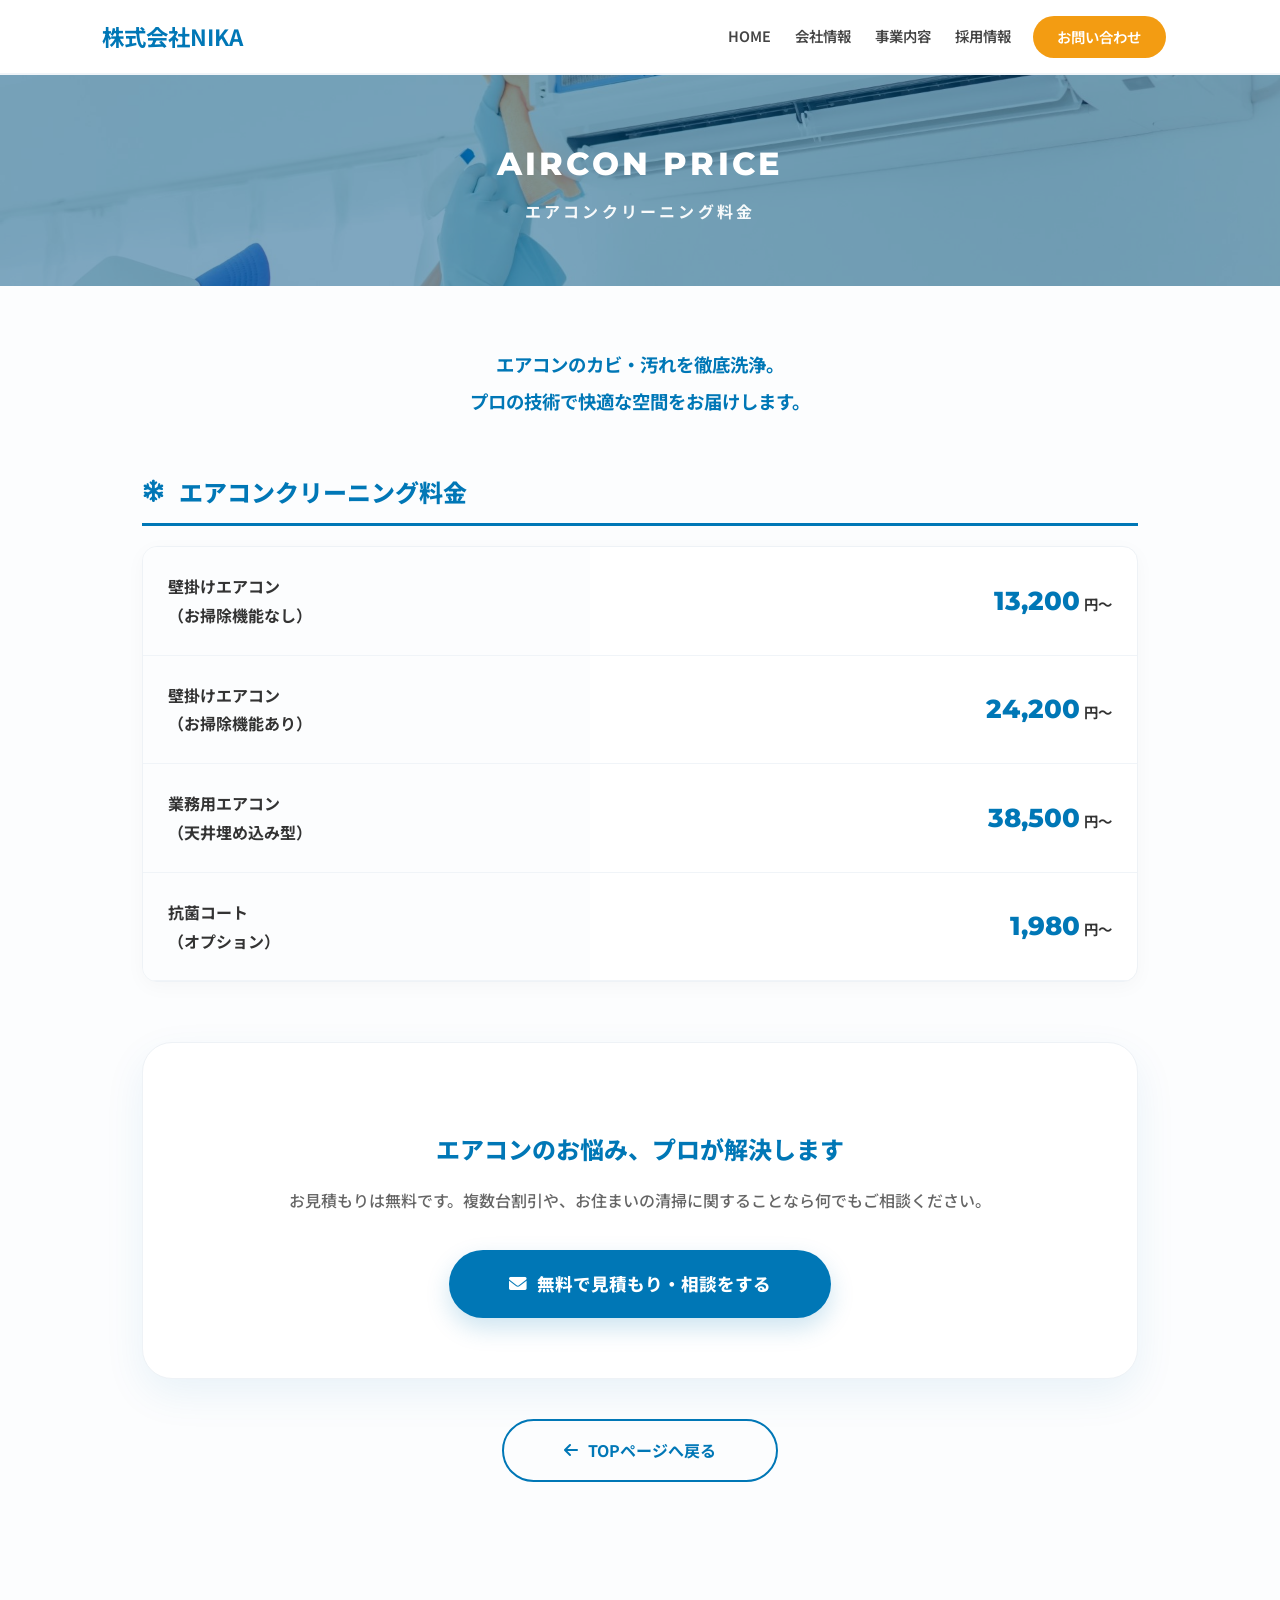
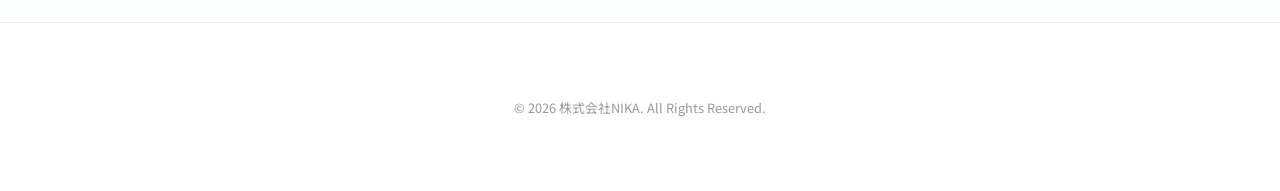
==== commit 528cc057: "Add files via upload" ====
--- a/airconcleaning/airconcleaning.html
+++ b/airconcleaning/airconcleaning.html
@@ -8,7 +8,7 @@
     <link href="https://fonts.googleapis.com/css2?family=Montserrat:wght@800&family=Noto+Sans+JP:wght@400;500;700;900&display=swap" rel="stylesheet">
     
     <style>
-        /* --- 1. ベース設定 --- */
+        /* --- 1. ベース設定 (PC版) --- */
         * { box-sizing: border-box; }
         body {
             font-family: "Noto Sans JP", sans-serif;
@@ -17,7 +17,7 @@
             overflow-x: hidden;
         }
 
-        /* --- 2. ヘッダー (他ページと完全統一) --- */
+        /* --- 2. ヘッダー --- */
         header {
             background: #fff; padding: 15px 8%; display: flex; justify-content: space-between;
             align-items: center; border-bottom: 2px solid #f0f4f8; position: sticky;
@@ -85,7 +85,6 @@
         .category-header i { font-size: 1.4rem; color: #0077b6; }
         .category-header h2 { margin: 0; font-size: 1.5rem; color: #0077b6; font-weight: 800; }
 
-        /* --- 料金表デザイン --- */
         .price-card {
             background: #fff; border-radius: 15px; overflow: hidden;
             box-shadow: 0 5px 20px rgba(0,0,0,0.03); margin-bottom: 50px;
@@ -99,7 +98,6 @@
         .price-tag { color: #0077b6; font-weight: 800; font-size: 1.6rem; font-family: 'Montserrat', sans-serif; }
         .price-unit { font-size: 0.9rem; margin-left: 4px; color: #333; font-weight: 700; }
 
-        /* --- 5. CTAエリア --- */
         .cta-section { 
             text-align: center; margin: 60px 0 40px; padding: 60px 5%;
             background: #fff; border-radius: 30px; border: 1px solid #eef2f6;
@@ -126,33 +124,51 @@
 
         footer { background: #fff; padding: 60px 0; text-align: center; border-top: 1px solid #eee; font-size: 0.8rem; color: #999; }
 
-        /* --- 6. レスポンシブ (スマホ) --- */
+        /* --- 6. レスポンシブ (スマホ版：ここを大幅に修正) --- */
         @media (max-width: 768px) {
-            header { padding: 12px 5%; }
-            .logo { font-size: 1.4rem; }
-            .menu-btn { display: block; }
+            br { display: none; } /* スマホでの不自然な改行を防止 */
+            
+            header { padding: 10px 5%; }
+            .logo { font-size: 1.2rem; }
+            .menu-btn { display: block; font-size: 1.3rem; }
+            
             nav {
                 position: fixed; top: -100vh; left: 0; width: 100%; height: auto;
-                background: #ffffff; flex-direction: column; padding: 80px 0 40px; z-index: 1100;
+                background: #ffffff; flex-direction: column; padding: 60px 0 30px; z-index: 1100;
                 transition: 0.4s ease-in-out; visibility: hidden; pointer-events: none;
                 box-shadow: 0 10px 30px rgba(0,0,0,0.1);
             }
             nav.active { top: 0; visibility: visible; pointer-events: auto; }
-            nav a { width: 100%; text-align: center; padding: 15px 0; border-bottom: 1px solid #f9f9f9; margin: 0; font-size: 1.1rem; }
-            .nav-contact { width: 80% !important; margin: 20px auto 0 !important; }
-
-            .page-hero { padding: 40px 5%; }
-            .page-hero h1 { font-size: 1.6rem; }
-            
-            .container { padding: 40px 5%; }
-
-            .price-table th, .price-table td { padding: 20px 15px; display: block; width: 100%; }
-            .price-table th { border-bottom: none; padding-bottom: 5px; font-size: 1.0rem; background: #f8fbff; }
-            .price-table td { text-align: right; padding-top: 5px; border-bottom: 1px solid #f0f4f8; }
-            
-            .cta-section { padding: 40px 20px; }
-            .cta-section h3 { font-size: 1.3rem; }
-            .btn-main, .btn-outline { width: 100%; }
+            nav a { width: 100%; text-align: center; padding: 12px 0; border-bottom: 1px solid #f9f9f9; margin: 0; font-size: 1.0rem; }
+            .nav-contact { width: 80% !important; margin: 15px auto 0 !important; padding: 10px !important; }
+
+            .page-hero { padding: 30px 5%; }
+            .page-hero h1 { font-size: 1.4rem; }
+            .page-hero p { font-size: 0.85rem; }
+            
+            .container { padding: 25px 5%; } /* 全体の余白を圧縮 */
+
+            .intro-message { margin-bottom: 25px; }
+            .intro-message p { font-size: 0.95rem; line-height: 1.6; }
+
+            .category-header { margin-bottom: 15px; }
+            .category-header h2 { font-size: 1.2rem; }
+
+            .price-card { margin-bottom: 30px; border-radius: 10px; }
+            .price-table th, .price-table td { padding: 12px 15px; display: block; width: 100%; }
+            .price-table th { border-bottom: none; padding-bottom: 2px; font-size: 0.9rem; background: #f8fbff; }
+            .price-table td { text-align: right; padding-top: 2px; border-bottom: 1px solid #f0f4f8; }
+            .price-tag { font-size: 1.3rem; }
+            
+            .cta-section { margin: 30px 0 20px; padding: 30px 15px; border-radius: 20px; }
+            .cta-section h3 { font-size: 1.15rem; margin-bottom: 8px; }
+            .cta-section p { font-size: 0.9rem; margin-bottom: 20px; }
+            
+            .btn-main { padding: 12px 30px; font-size: 0.95rem; width: 100%; }
+            .btn-outline { padding: 10px 30px; font-size: 0.9rem; width: 100%; }
+            
+            .cta-area { padding-bottom: 40px; margin-top: 10px; }
+            footer { padding: 30px 0; }
         }
     </style>
 </head>
@@ -189,19 +205,19 @@
     <div class="price-card">
         <table class="price-table">
             <tr>
-                <th>壁掛けエアコン<br><span style="font-size: 0.8rem; font-weight: normal; color: #777;">（お掃除機能なし）</span></th>
+                <th>壁掛けエアコン<br><span>（お掃除機能なし）</span></th>
                 <td><span class="price-tag">13,200</span><span class="price-unit">円〜</span></td>
             </tr>
             <tr>
-                <th>壁掛けエアコン<br><span style="font-size: 0.8rem; font-weight: normal; color: #777;">（お掃除機能あり）</span></th>
+                <th>壁掛けエアコン<br><span>（お掃除機能あり）</span></th>
                 <td><span class="price-tag">24,200</span><span class="price-unit">円〜</span></td>
             </tr>
             <tr>
-                <th>業務用エアコン<br><span style="font-size: 0.8rem; font-weight: normal; color: #777;">（天井埋め込み型）</span></th>
+                <th>業務用エアコン<br><span>（天井埋め込み型）</span></th>
                 <td><span class="price-tag">38,500</span><span class="price-unit">円〜</span></td>
             </tr>
             <tr>
-                <th>抗菌コート<br><span style="font-size: 0.8rem; font-weight: normal; color: #777;">（オプション）</span></th>
+                <th>抗菌コート<br><span>（オプション）</span></th>
                 <td><span class="price-tag">1,980</span><span class="price-unit">円〜</span></td>
             </tr>
         </table>
@@ -248,7 +264,6 @@
     menuBtn.addEventListener('click', toggleMenu);
     menuOverlay.addEventListener('click', toggleMenu);
 
-    // メニューリンククリック時に閉じる
     document.querySelectorAll('nav a').forEach(link => {
         link.addEventListener('click', () => {
             if (navMenu.classList.contains('active')) toggleMenu();
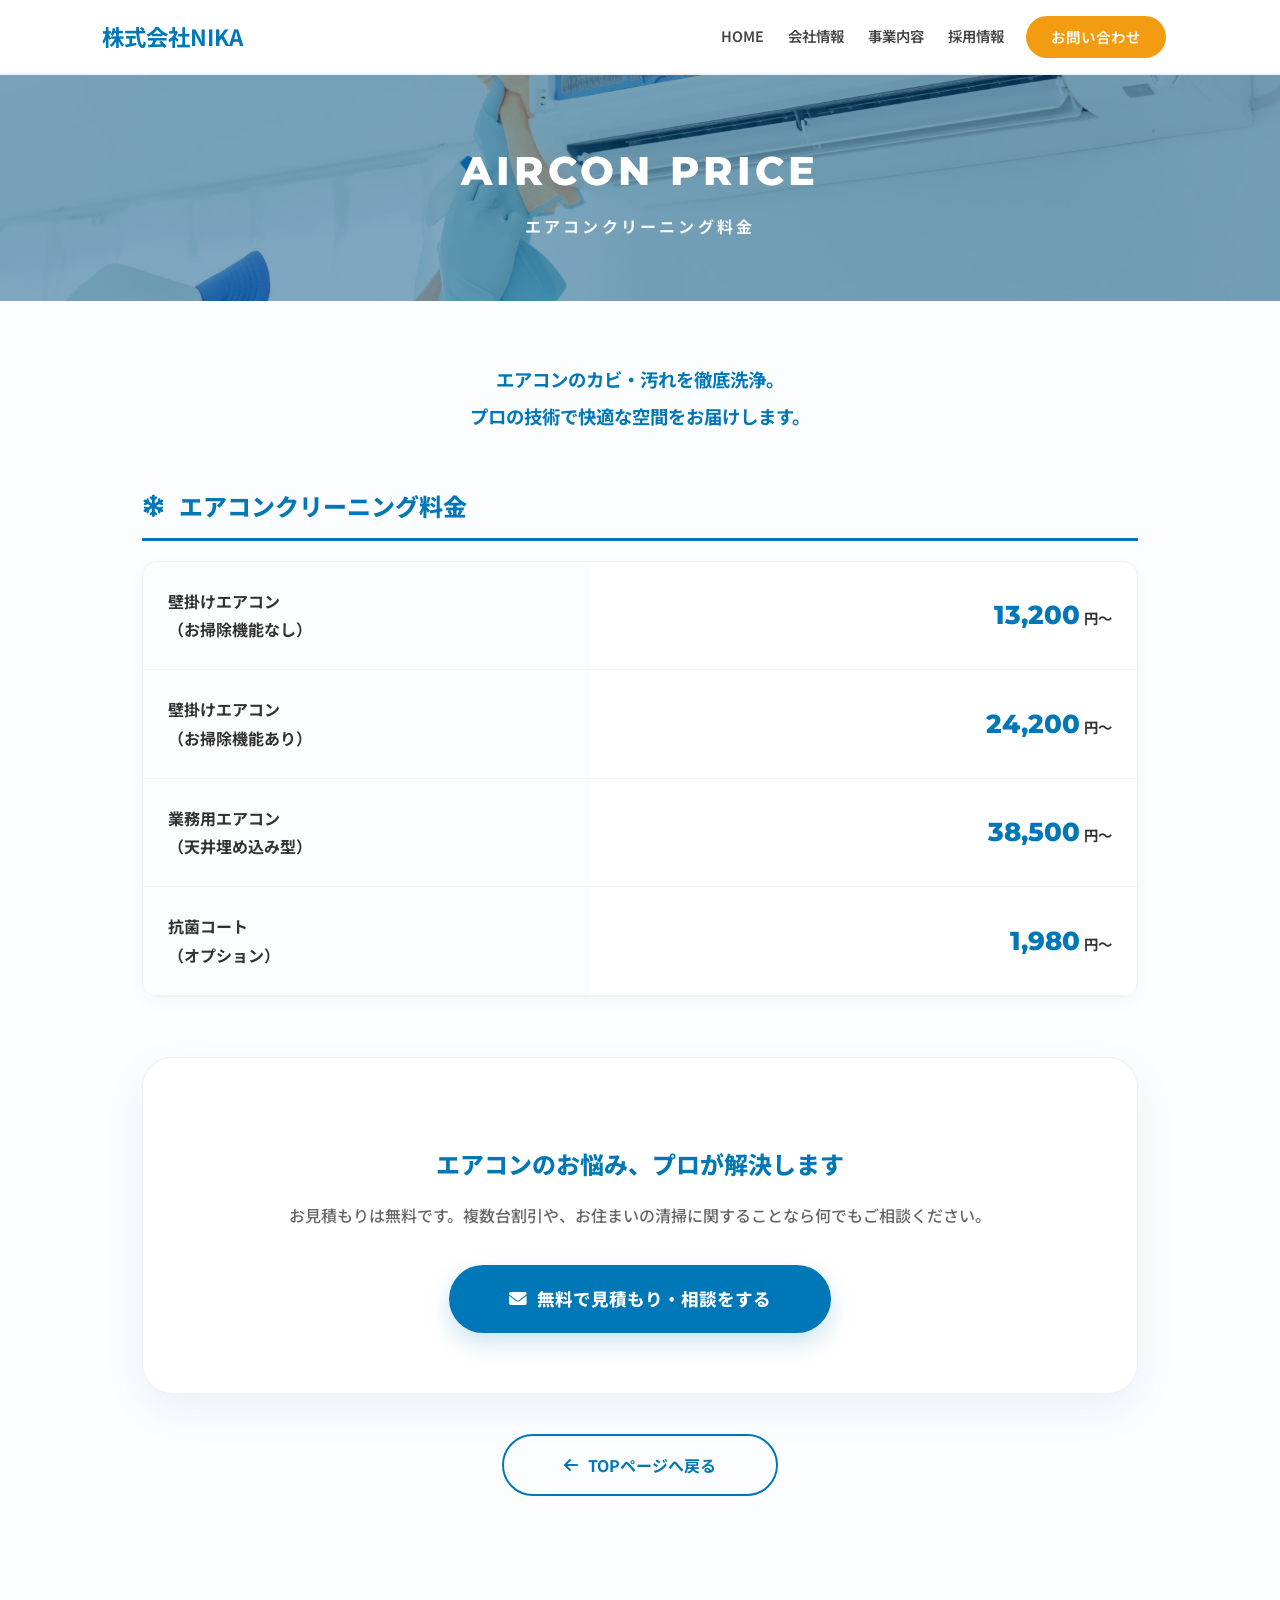
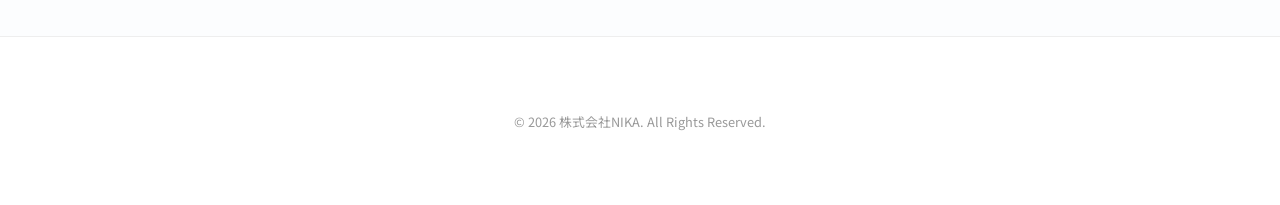
==== commit f1fb2d76: "Add files via upload" ====
--- a/airconcleaning/airconcleaning.html
+++ b/airconcleaning/airconcleaning.html
@@ -8,7 +8,7 @@
     <link href="https://fonts.googleapis.com/css2?family=Montserrat:wght@800&family=Noto+Sans+JP:wght@400;500;700;900&display=swap" rel="stylesheet">
     
     <style>
-        /* --- 1. ベース設定 (PC版) --- */
+        /* --- 1. ベース設定 --- */
         * { box-sizing: border-box; }
         body {
             font-family: "Noto Sans JP", sans-serif;
@@ -17,7 +17,7 @@
             overflow-x: hidden;
         }
 
-        /* --- 2. ヘッダー --- */
+        /* --- 2. ヘッダー (トップページと完全統一) --- */
         header {
             background: #fff; padding: 15px 8%; display: flex; justify-content: space-between;
             align-items: center; border-bottom: 2px solid #f0f4f8; position: sticky;
@@ -65,7 +65,7 @@
         .page-hero h1, .page-hero p { position: relative; z-index: 2; margin: 0; }
         .page-hero h1 { 
             font-family: 'Montserrat', sans-serif; 
-            font-size: 2.0rem; letter-spacing: 0.1em; font-weight: 800; 
+            font-size: 2.5rem; letter-spacing: 0.1em; font-weight: 800; 
         }
         .page-hero p { margin-top: 5px; font-size: 1.0rem; opacity: 0.95; font-weight: 700; letter-spacing: 0.2em; }
 
@@ -124,51 +124,56 @@
 
         footer { background: #fff; padding: 60px 0; text-align: center; border-top: 1px solid #eee; font-size: 0.8rem; color: #999; }
 
-        /* --- 6. レスポンシブ (スマホ版：ここを大幅に修正) --- */
+        /* --- 5. レスポンシブ (スマホ版のみ密度アップ) --- */
         @media (max-width: 768px) {
             br { display: none; } /* スマホでの不自然な改行を防止 */
             
-            header { padding: 10px 5%; }
-            .logo { font-size: 1.2rem; }
-            .menu-btn { display: block; font-size: 1.3rem; }
+            /* ヘッダーサイズ・挙動をトップページと統一 */
+            header { padding: 12px 5%; }
+            .logo { font-size: 1.4rem; }
+            .menu-btn { display: block; }
             
             nav {
                 position: fixed; top: -100vh; left: 0; width: 100%; height: auto;
-                background: #ffffff; flex-direction: column; padding: 60px 0 30px; z-index: 1100;
+                background: #ffffff; flex-direction: column; padding: 80px 0 40px; z-index: 1100;
                 transition: 0.4s ease-in-out; visibility: hidden; pointer-events: none;
                 box-shadow: 0 10px 30px rgba(0,0,0,0.1);
             }
             nav.active { top: 0; visibility: visible; pointer-events: auto; }
-            nav a { width: 100%; text-align: center; padding: 12px 0; border-bottom: 1px solid #f9f9f9; margin: 0; font-size: 1.0rem; }
-            .nav-contact { width: 80% !important; margin: 15px auto 0 !important; padding: 10px !important; }
-
-            .page-hero { padding: 30px 5%; }
-            .page-hero h1 { font-size: 1.4rem; }
+            nav a { width: 100%; text-align: center; padding: 15px 0; border-bottom: 1px solid #f9f9f9; margin: 0; font-size: 1.1rem; }
+            .nav-contact { width: 80% !important; margin: 20px auto 0 !important; }
+
+            /* ヒーローの高さを少し圧縮してスクロール軽減 */
+            .page-hero { padding: 35px 5%; }
+            .page-hero h1 { font-size: 1.6rem; }
             .page-hero p { font-size: 0.85rem; }
             
-            .container { padding: 25px 5%; } /* 全体の余白を圧縮 */
-
-            .intro-message { margin-bottom: 25px; }
+            /* メインコンテンツの余白を詰める */
+            .container { padding: 30px 5%; }
+
+            .intro-message { margin-bottom: 30px; }
             .intro-message p { font-size: 0.95rem; line-height: 1.6; }
 
             .category-header { margin-bottom: 15px; }
             .category-header h2 { font-size: 1.2rem; }
 
+            /* 料金表の密度を上げる */
             .price-card { margin-bottom: 30px; border-radius: 10px; }
             .price-table th, .price-table td { padding: 12px 15px; display: block; width: 100%; }
             .price-table th { border-bottom: none; padding-bottom: 2px; font-size: 0.9rem; background: #f8fbff; }
             .price-table td { text-align: right; padding-top: 2px; border-bottom: 1px solid #f0f4f8; }
-            .price-tag { font-size: 1.3rem; }
-            
-            .cta-section { margin: 30px 0 20px; padding: 30px 15px; border-radius: 20px; }
-            .cta-section h3 { font-size: 1.15rem; margin-bottom: 8px; }
-            .cta-section p { font-size: 0.9rem; margin-bottom: 20px; }
-            
-            .btn-main { padding: 12px 30px; font-size: 0.95rem; width: 100%; }
-            .btn-outline { padding: 10px 30px; font-size: 0.9rem; width: 100%; }
-            
-            .cta-area { padding-bottom: 40px; margin-top: 10px; }
-            footer { padding: 30px 0; }
+            .price-tag { font-size: 1.35rem; }
+            
+            /* CTAの密度を上げる */
+            .cta-section { margin: 30px 0 20px; padding: 35px 20px; border-radius: 20px; }
+            .cta-section h3 { font-size: 1.2rem; margin-bottom: 10px; }
+            .cta-section p { font-size: 0.9rem; margin-bottom: 25px; }
+            
+            .btn-main { padding: 14px 30px; font-size: 1.0rem; width: 100%; }
+            .btn-outline { padding: 12px 30px; font-size: 0.9rem; width: 100%; }
+            
+            .cta-area { padding-bottom: 50px; }
+            footer { padding: 40px 0; }
         }
     </style>
 </head>
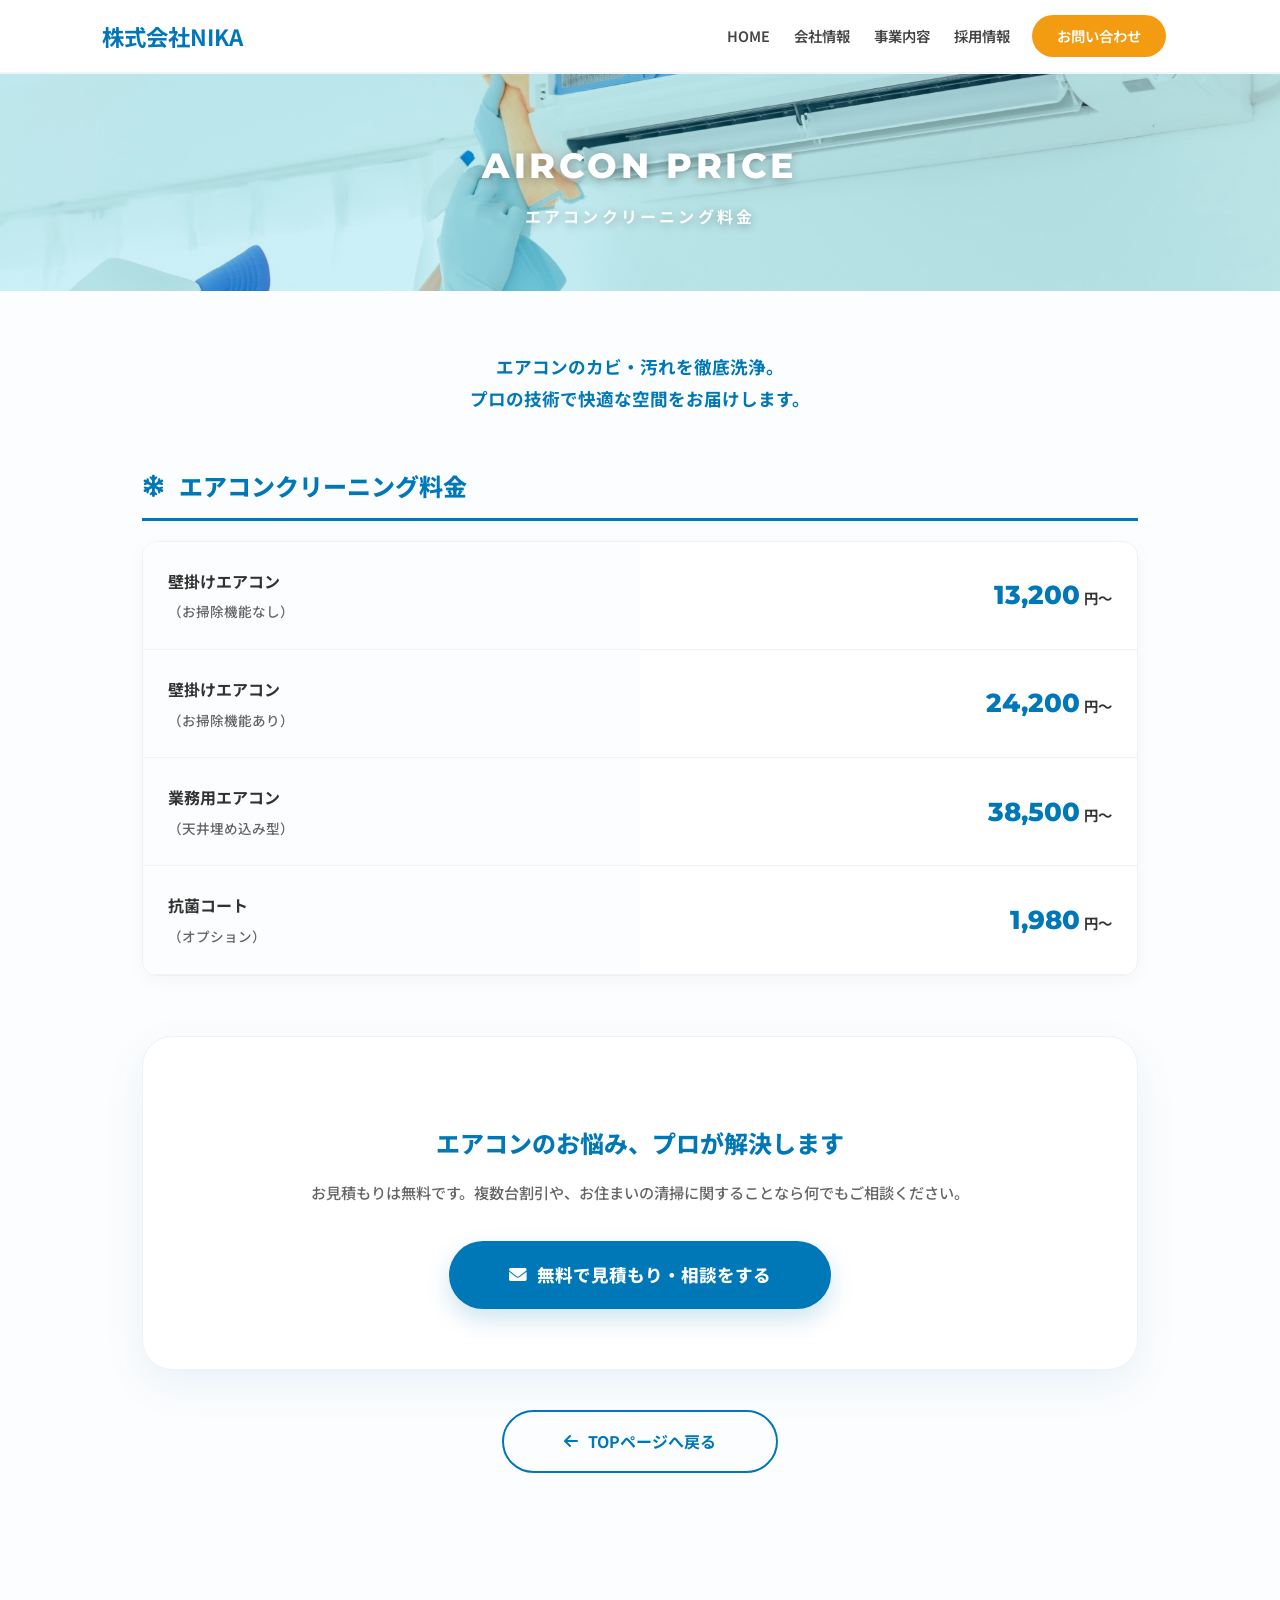
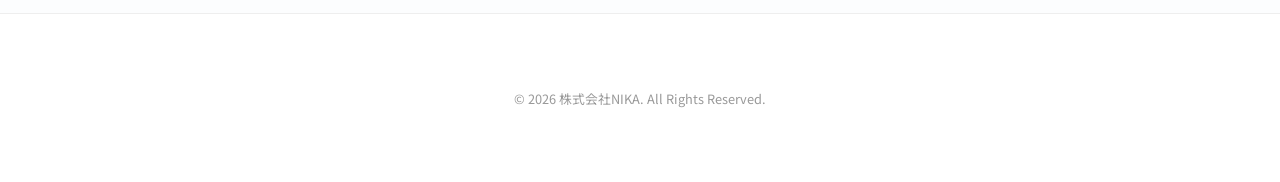
==== commit 97bd7d0a: "Add files via upload" ====
--- a/airconcleaning/airconcleaning.html
+++ b/airconcleaning/airconcleaning.html
@@ -17,7 +17,7 @@
             overflow-x: hidden;
         }
 
-        /* --- 2. ヘッダー (トップページと完全統一) --- */
+        /* --- 2. ヘッダー (TOPページ基準・サイズ固定) --- */
         header {
             background: #fff; padding: 15px 8%; display: flex; justify-content: space-between;
             align-items: center; border-bottom: 2px solid #f0f4f8; position: sticky;
@@ -50,7 +50,7 @@
         }
         .menu-overlay.active { display: block; opacity: 1; pointer-events: auto; }
 
-        /* --- 3. ヒーローエリア --- */
+        /* --- 3. ヒーローエリア (お好みの色味を適用) --- */
         .page-hero {
             position: relative;
             background: url('../image/23521419_m1.jpg') no-repeat center center/cover;
@@ -59,22 +59,23 @@
         .page-hero::before {
             content: "";
             position: absolute; top: 0; left: 0; width: 100%; height: 100%;
-            background: rgba(0, 80, 130, 0.5);
+            /* お気に入りの明るいブルーグラデーション */
+            background: linear-gradient(135deg, rgba(0, 119, 182, 0.6) 0%, rgba(0, 180, 216, 0.2) 0%);
             z-index: 1;
         }
-        .page-hero h1, .page-hero p { position: relative; z-index: 2; margin: 0; }
+        .page-hero h1, .page-hero p { position: relative; z-index: 2; margin: 0; text-shadow: 0 2px 10px rgba(0,0,0,0.3); }
         .page-hero h1 { 
             font-family: 'Montserrat', sans-serif; 
-            font-size: 2.5rem; letter-spacing: 0.1em; font-weight: 800; 
+            font-size: 2.2rem; letter-spacing: 0.1em; font-weight: 800; 
         }
         .page-hero p { margin-top: 5px; font-size: 1.0rem; opacity: 0.95; font-weight: 700; letter-spacing: 0.2em; }
 
-        /* --- 4. コンテンツエリア --- */
+        /* --- 4. コンテンツデザイン --- */
         .container { max-width: 1200px; margin: 0 auto; padding: 60px 8%; }
 
         .intro-message { text-align: center; margin-bottom: 50px; }
         .intro-message p {
-            font-size: 1.15rem; color: #0077b6; font-weight: 700; line-height: 2.0; margin: 0;
+            font-size: 1.1rem; color: #0077b6; font-weight: 700; line-height: 1.8; margin: 0;
         }
 
         .category-header {
@@ -92,20 +93,22 @@
         }
         .price-table { width: 100%; border-collapse: collapse; }
         .price-table th, .price-table td { padding: 25px; border-bottom: 1px solid #f0f4f8; text-align: left; }
-        .price-table th { font-weight: 700; color: #333; width: 45%; background: #fcfdfe; vertical-align: middle; }
+        .price-table th { font-weight: 700; color: #333; width: 50%; background: #fcfdfe; vertical-align: middle; }
+        .price-table th span { font-size: 0.85rem; color: #666; font-weight: 500; display: block; margin-top: 4px; }
         .price-table td { text-align: right; color: #444; font-weight: 500; }
 
         .price-tag { color: #0077b6; font-weight: 800; font-size: 1.6rem; font-family: 'Montserrat', sans-serif; }
         .price-unit { font-size: 0.9rem; margin-left: 4px; color: #333; font-weight: 700; }
 
+        /* CTA */
         .cta-section { 
             text-align: center; margin: 60px 0 40px; padding: 60px 5%;
             background: #fff; border-radius: 30px; border: 1px solid #eef2f6;
             box-shadow: 0 15px 40px rgba(0, 119, 182, 0.08);
         }
         .cta-section h3 { color: #0077b6; font-size: 1.5rem; margin-bottom: 15px; font-weight: 800; }
-        .cta-section p { color: #666; margin-bottom: 35px; font-size: 1.0rem; font-weight: 500; }
-
+        .cta-section p { color: #666; margin-bottom: 35px; font-size: 0.95rem; font-weight: 500; }
+        
         .btn-main {
             background: #0077b6; color: #fff; padding: 18px 60px;
             border-radius: 50px; text-decoration: none; font-weight: 800;
@@ -120,15 +123,13 @@
             display: inline-flex; align-items: center; gap: 10px; border: 2px solid #0077b6; 
             color: #0077b6; padding: 15px 60px; border-radius: 50px; text-decoration: none; font-weight: bold; transition: 0.3s;
         }
-        .btn-outline:hover { background: #0077b6; color: #fff; transform: translateY(-2px); }
 
         footer { background: #fff; padding: 60px 0; text-align: center; border-top: 1px solid #eee; font-size: 0.8rem; color: #999; }
 
-        /* --- 5. レスポンシブ (スマホ版のみ密度アップ) --- */
+        /* --- 5. レスポンシブ (スマホ調整) --- */
         @media (max-width: 768px) {
-            br { display: none; } /* スマホでの不自然な改行を防止 */
-            
-            /* ヘッダーサイズ・挙動をトップページと統一 */
+            br { display: none; } 
+            
             header { padding: 12px 5%; }
             .logo { font-size: 1.4rem; }
             .menu-btn { display: block; }
@@ -143,36 +144,27 @@
             nav a { width: 100%; text-align: center; padding: 15px 0; border-bottom: 1px solid #f9f9f9; margin: 0; font-size: 1.1rem; }
             .nav-contact { width: 80% !important; margin: 20px auto 0 !important; }
 
-            /* ヒーローの高さを少し圧縮してスクロール軽減 */
             .page-hero { padding: 35px 5%; }
             .page-hero h1 { font-size: 1.6rem; }
             .page-hero p { font-size: 0.85rem; }
             
-            /* メインコンテンツの余白を詰める */
             .container { padding: 30px 5%; }
-
             .intro-message { margin-bottom: 30px; }
-            .intro-message p { font-size: 0.95rem; line-height: 1.6; }
-
-            .category-header { margin-bottom: 15px; }
+            .intro-message p { font-size: 0.9rem; line-height: 1.6; }
+
             .category-header h2 { font-size: 1.2rem; }
 
-            /* 料金表の密度を上げる */
             .price-card { margin-bottom: 30px; border-radius: 10px; }
             .price-table th, .price-table td { padding: 12px 15px; display: block; width: 100%; }
-            .price-table th { border-bottom: none; padding-bottom: 2px; font-size: 0.9rem; background: #f8fbff; }
+            .price-table th { border-bottom: none; padding-bottom: 2px; font-size: 0.9rem; background: #fcfdfe; }
+            .price-table th span { display: inline; margin-top: 0; }
             .price-table td { text-align: right; padding-top: 2px; border-bottom: 1px solid #f0f4f8; }
             .price-tag { font-size: 1.35rem; }
-            
-            /* CTAの密度を上げる */
+
             .cta-section { margin: 30px 0 20px; padding: 35px 20px; border-radius: 20px; }
-            .cta-section h3 { font-size: 1.2rem; margin-bottom: 10px; }
-            .cta-section p { font-size: 0.9rem; margin-bottom: 25px; }
-            
-            .btn-main { padding: 14px 30px; font-size: 1.0rem; width: 100%; }
-            .btn-outline { padding: 12px 30px; font-size: 0.9rem; width: 100%; }
-            
-            .cta-area { padding-bottom: 50px; }
+            .cta-section h3 { font-size: 1.2rem; }
+            .btn-main, .btn-outline { width: 100%; padding: 14px 20px; font-size: 1.0rem; }
+            
             footer { padding: 40px 0; }
         }
     </style>
@@ -210,19 +202,19 @@
     <div class="price-card">
         <table class="price-table">
             <tr>
-                <th>壁掛けエアコン<br><span>（お掃除機能なし）</span></th>
+                <th>壁掛けエアコン<span>（お掃除機能なし）</span></th>
                 <td><span class="price-tag">13,200</span><span class="price-unit">円〜</span></td>
             </tr>
             <tr>
-                <th>壁掛けエアコン<br><span>（お掃除機能あり）</span></th>
+                <th>壁掛けエアコン<span>（お掃除機能あり）</span></th>
                 <td><span class="price-tag">24,200</span><span class="price-unit">円〜</span></td>
             </tr>
             <tr>
-                <th>業務用エアコン<br><span>（天井埋め込み型）</span></th>
+                <th>業務用エアコン<span>（天井埋め込み型）</span></th>
                 <td><span class="price-tag">38,500</span><span class="price-unit">円〜</span></td>
             </tr>
             <tr>
-                <th>抗菌コート<br><span>（オプション）</span></th>
+                <th>抗菌コート<span>（オプション）</span></th>
                 <td><span class="price-tag">1,980</span><span class="price-unit">円〜</span></td>
             </tr>
         </table>
